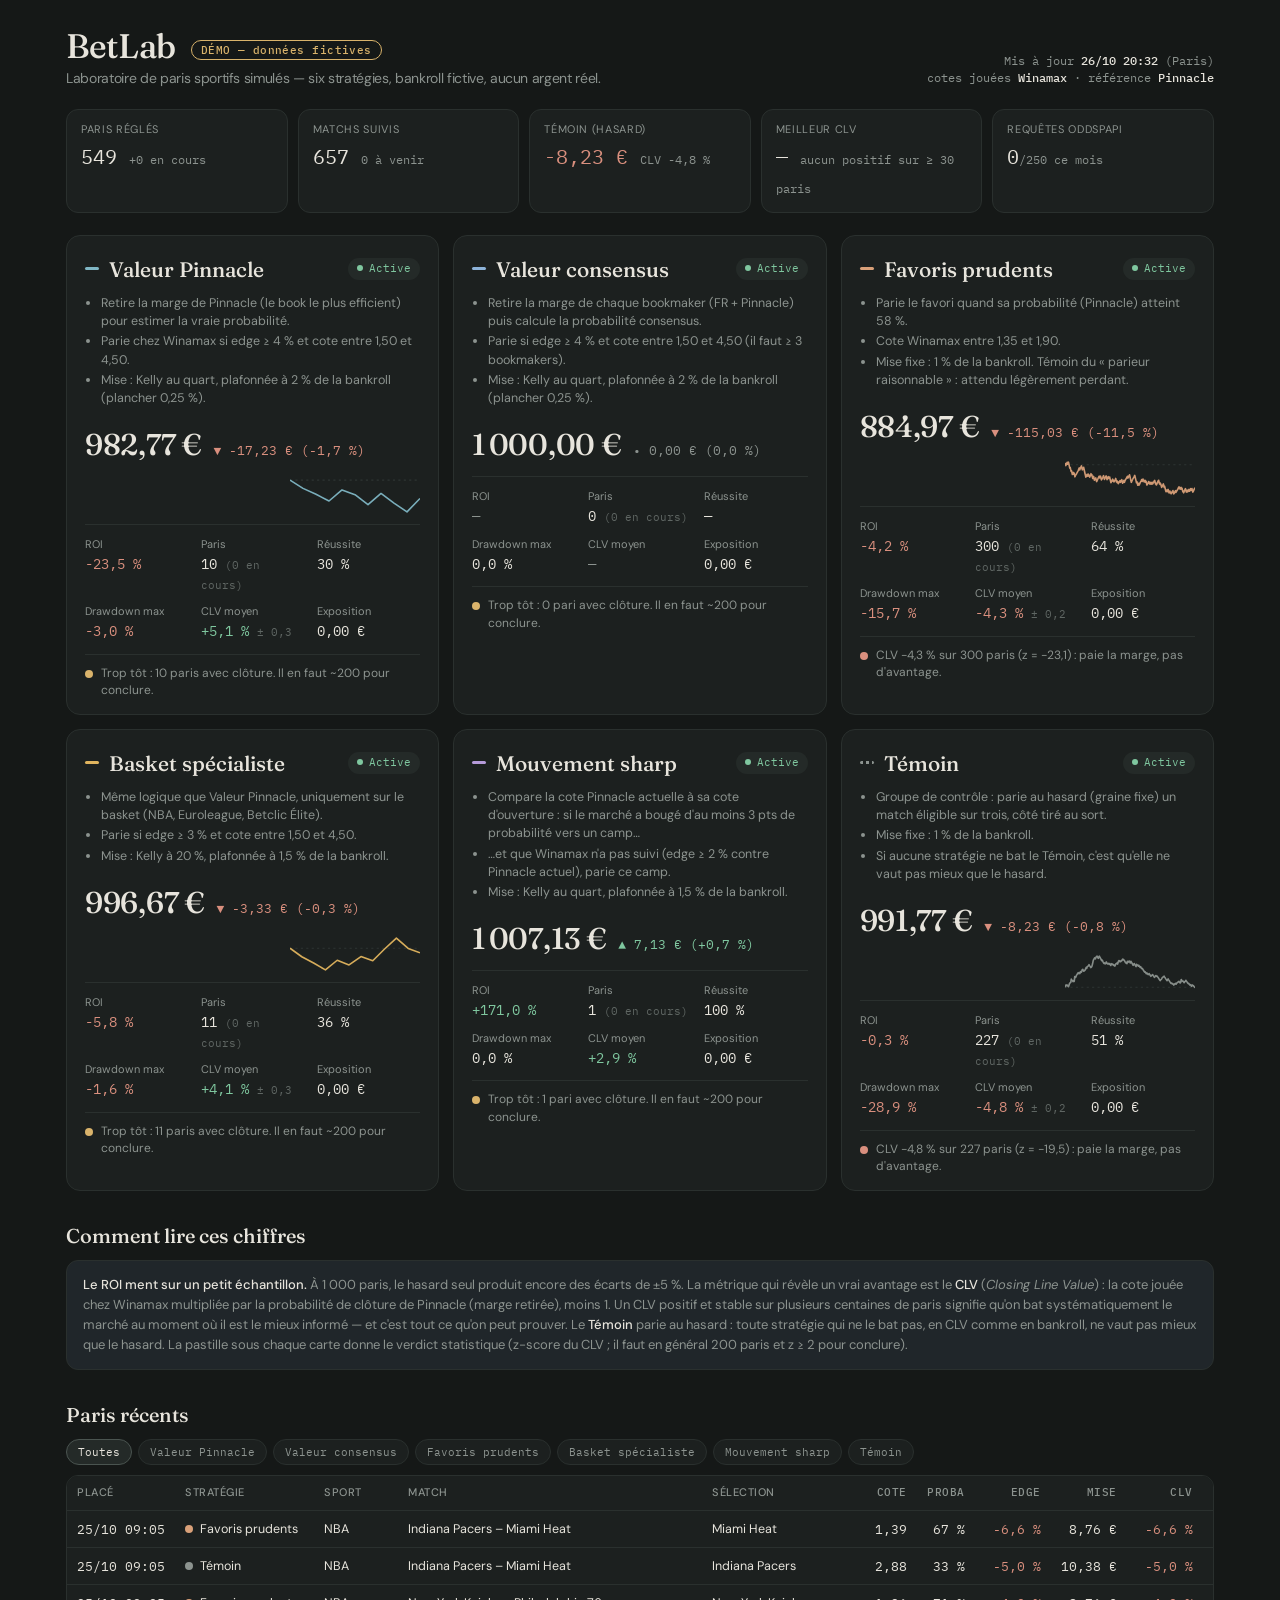
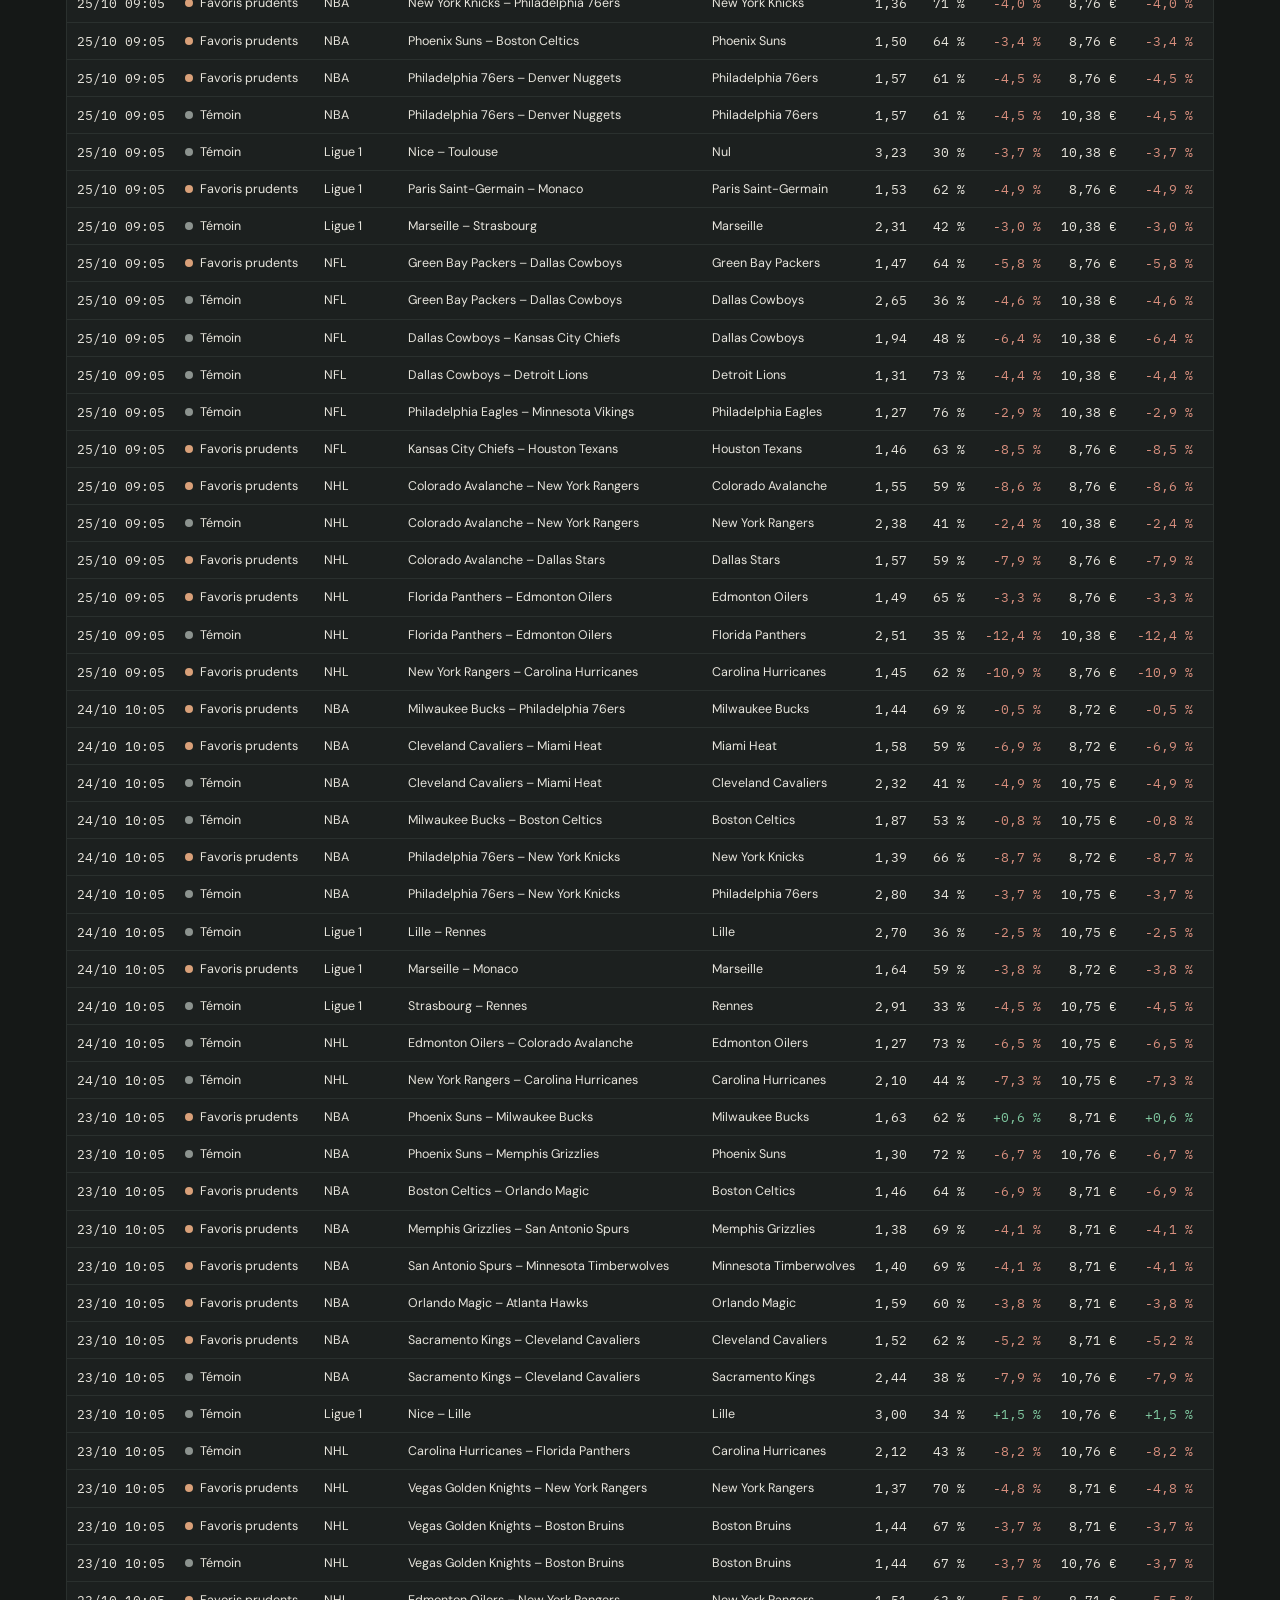
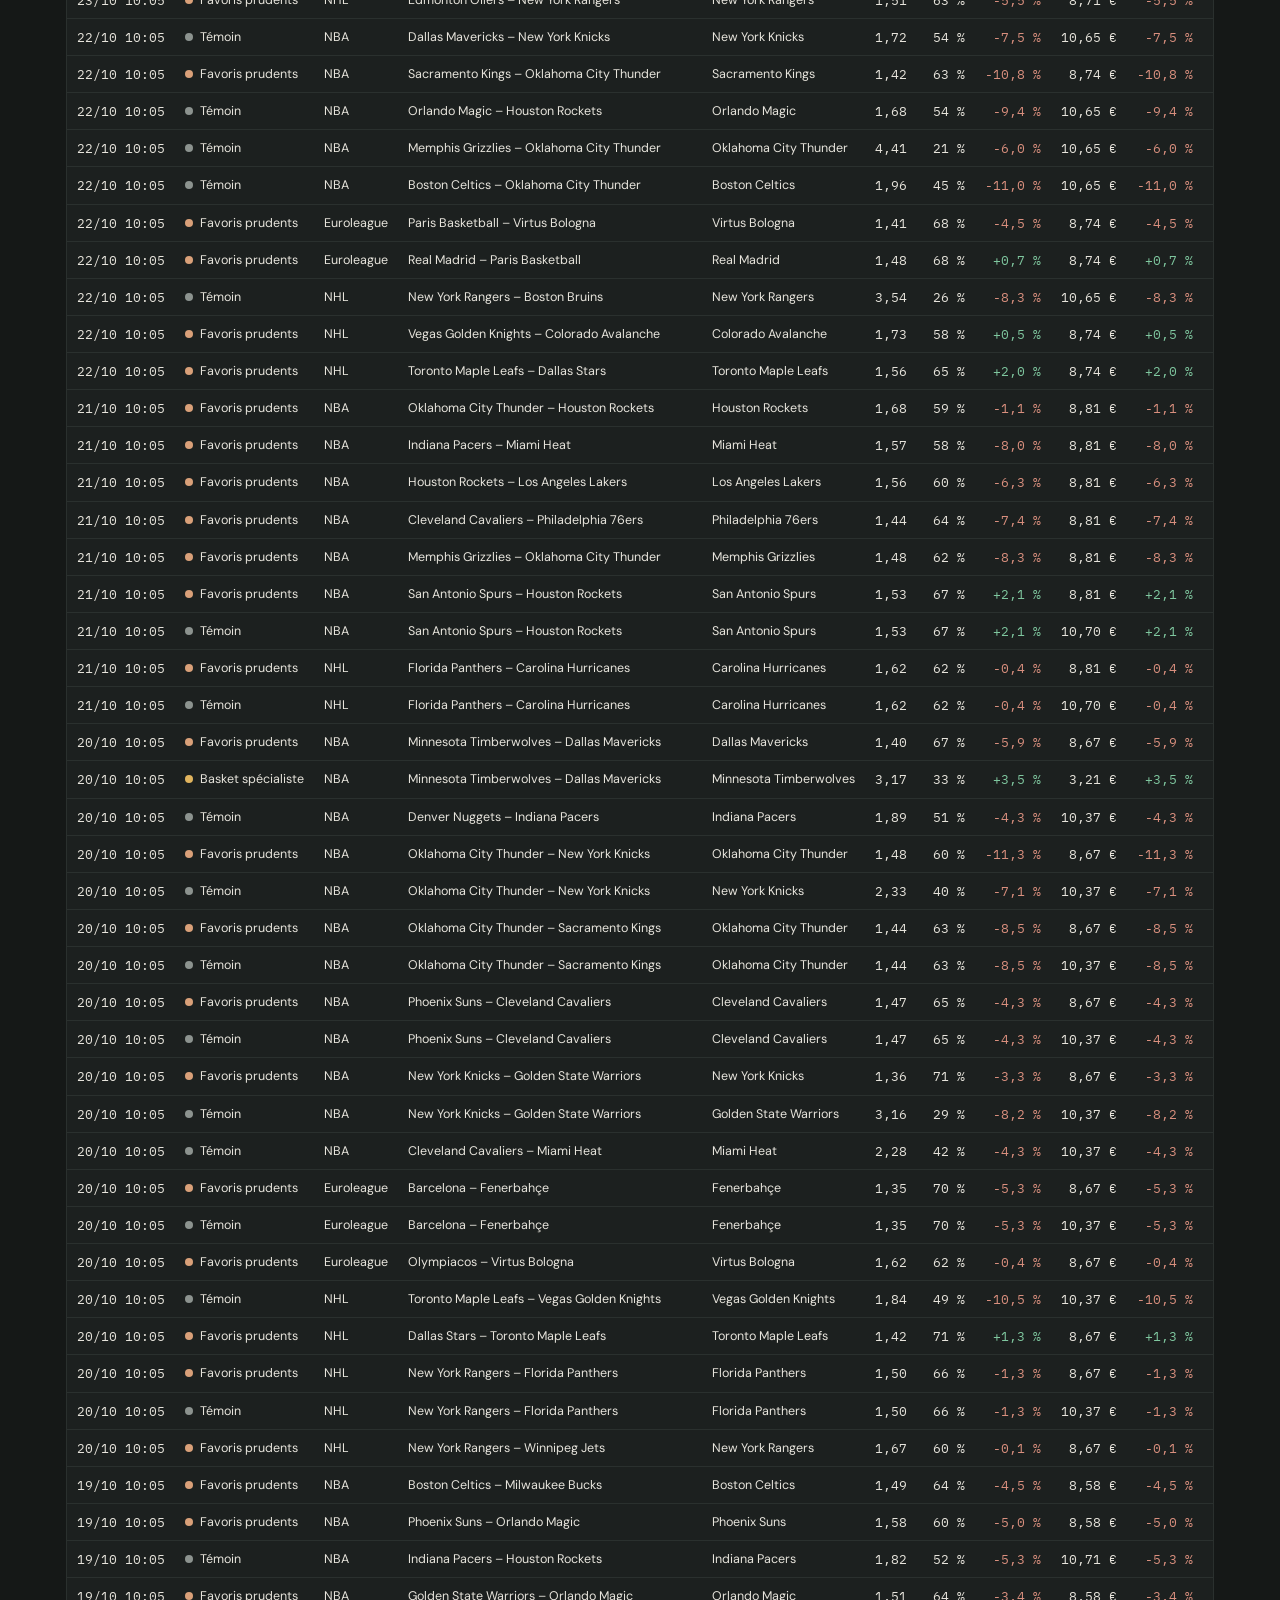
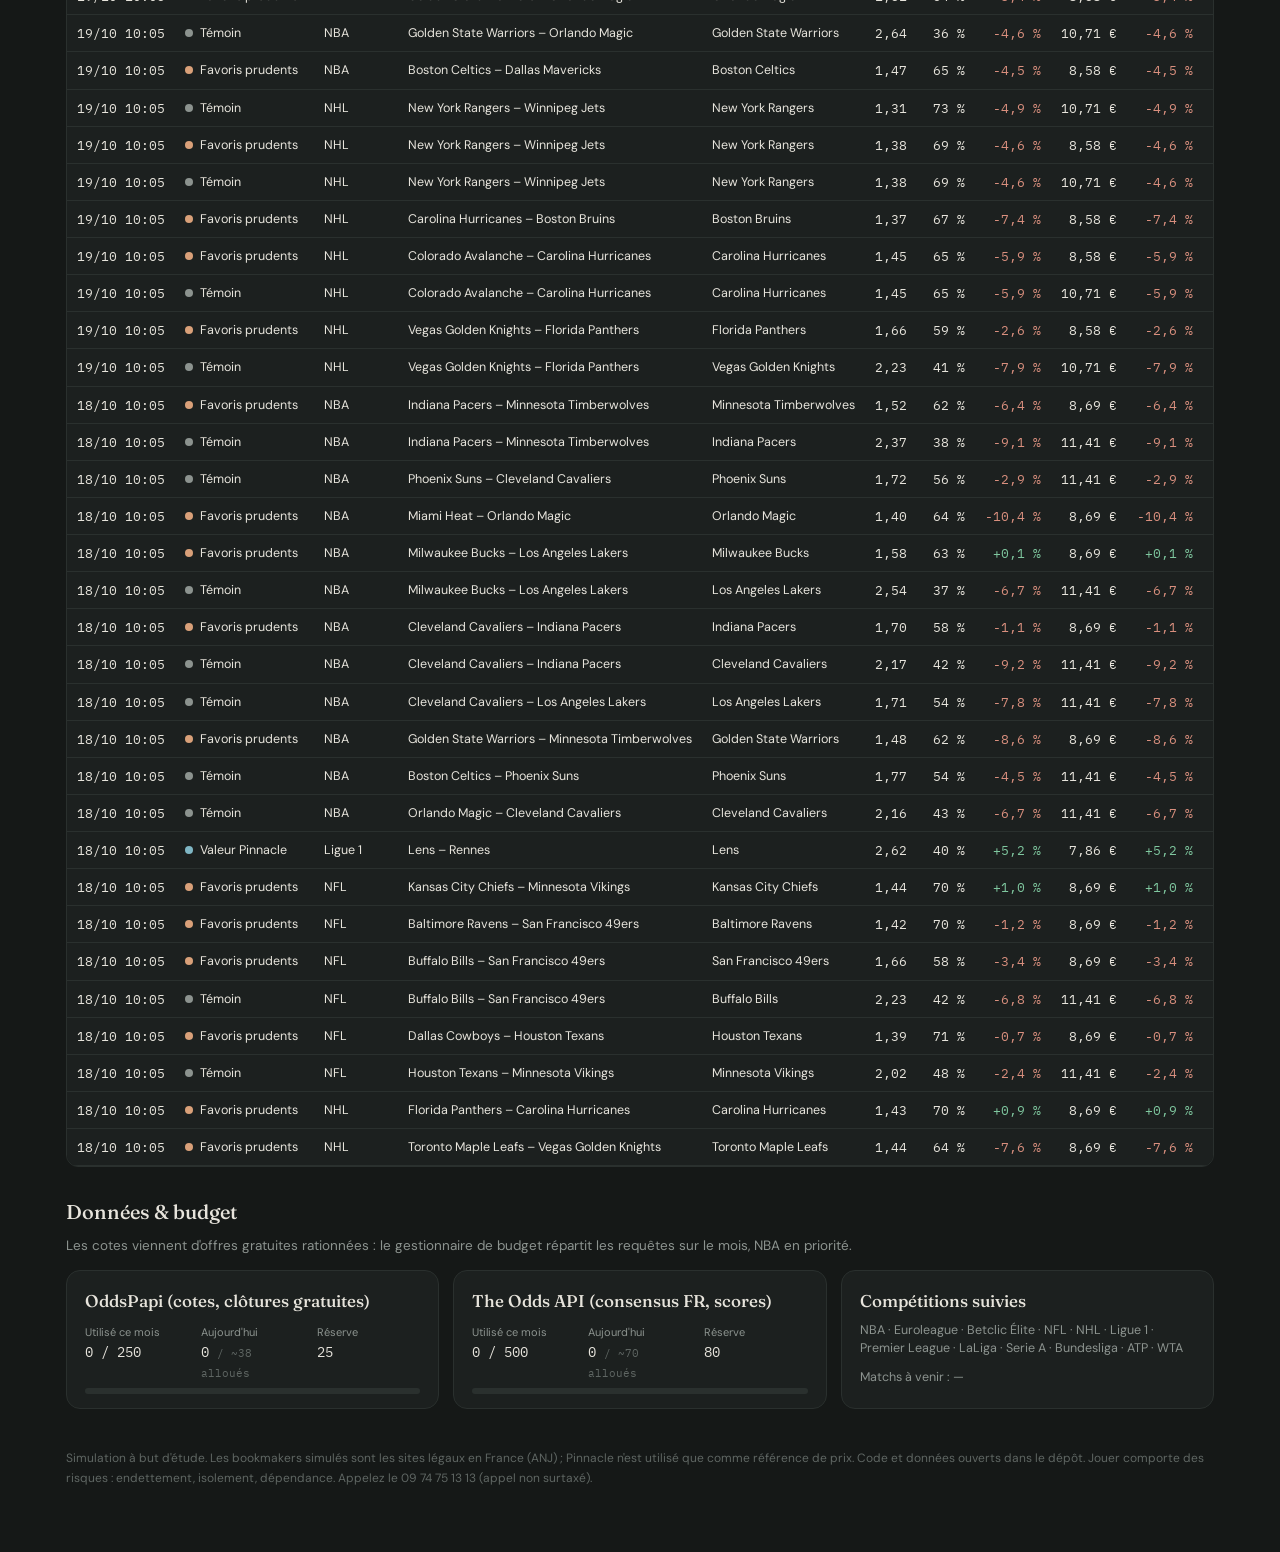
==== docs/index.html @ 7e021d6b "BetLab : agent de paris sportifs simulés Co-Authored-By: Claude Opus 5.5 <noreply@anthropic.com>" ====
<!doctype html>
<html lang="fr">
<head>
<meta charset="utf-8">
<meta name="viewport" content="width=device-width, initial-scale=1">
<title>BetLab — labo de paris simulés</title>
<meta name="description" content="Agent de paris sportifs simulés : six stratégies, bankroll fictive, CLV contre Pinnacle. Aucun argent réel.">
<link rel="preconnect" href="https://fonts.googleapis.com">
<link href="https://fonts.googleapis.com/css2?family=Fraunces:opsz,wght@9..144,400;9..144,500;9..144,600&family=IBM+Plex+Mono:wght@400;500&family=DM+Sans:wght@400;500&display=swap" rel="stylesheet">
<style>
  :root{
    --bg:#151817; --card:#1c201f; --card2:#20262a; --line:#2a302e; --text:#e7e4dc; --muted:#8c938f; --dim:#5f6663;
    --green:#7fc79f; --red:#d98f7e; --amber:#d9b36b; --blue:#8db3d9;
    --c-value_sharp:#7fb6c4; --c-value_consensus:#8db3d9; --c-favorites:#d9a079; --c-basket:#e0b45e; --c-steam:#b59ad9; --c-control:#8c938f;
    --mono:"IBM Plex Mono",ui-monospace,Menlo,monospace; --serif:"Fraunces",Georgia,serif; --sans:"DM Sans",system-ui,sans-serif;
  }
  *{box-sizing:border-box}
  html{background:var(--bg)}
  body{margin:0;font-family:var(--sans);color:var(--text);background:var(--bg);line-height:1.45;-webkit-font-smoothing:antialiased}
  a{color:inherit}
  .wrap{max-width:1180px;margin:0 auto;padding:28px 16px 64px}
  header{display:flex;flex-wrap:wrap;align-items:flex-end;justify-content:space-between;gap:12px 24px;margin-bottom:22px}
  h1{font-family:var(--serif);font-weight:500;font-size:34px;letter-spacing:-.01em;margin:0;line-height:1.1}
  h1 small{display:block;font-family:var(--sans);font-size:14px;color:var(--muted);font-weight:400;margin-top:6px}
  .meta{font-family:var(--mono);font-size:12px;color:var(--muted);text-align:right}
  .meta b{color:var(--text);font-weight:500}
  .badge{display:inline-block;padding:3px 9px;border-radius:999px;font-size:11px;font-family:var(--mono);letter-spacing:.04em;border:1px solid var(--line);color:var(--muted);margin-left:8px;vertical-align:middle}
  .badge.demo{border-color:var(--amber);color:var(--amber)}
  .badge.live{border-color:#3b4b43;color:var(--green)}
  .badge.live::before{content:"";display:inline-block;width:6px;height:6px;border-radius:50%;background:var(--green);margin-right:6px;vertical-align:1px}
  @media (max-width:640px){.meta{text-align:left}}
  .kpis{display:grid;grid-template-columns:repeat(auto-fit,minmax(150px,1fr));gap:10px;margin:0 0 22px}
  .kpi{background:var(--card);border:1px solid var(--line);border-radius:12px;padding:12px 14px}
  .kpi .l{font-size:11px;color:var(--muted);text-transform:uppercase;letter-spacing:.06em}
  .kpi .v{font-family:var(--mono);font-size:20px;margin-top:4px}
  .kpi .v small{font-size:12px;color:var(--muted)}
  .grid{display:grid;grid-template-columns:repeat(auto-fit,minmax(340px,1fr));gap:14px}
  @media (max-width:420px){.grid{grid-template-columns:1fr}}
  .card{background:var(--card);border:1px solid var(--line);border-radius:14px;padding:18px 18px 14px;position:relative;overflow:hidden}
  .card .head{display:flex;justify-content:space-between;align-items:center;gap:10px}
  .card h2{font-family:var(--serif);font-weight:500;font-size:21px;margin:0;display:flex;align-items:center;gap:10px}
  .card h2 .dash{width:14px;height:3px;border-radius:2px;background:var(--c);display:inline-block}
  .card h2 .dash.dotted{background:repeating-linear-gradient(90deg,var(--c) 0 3px,transparent 3px 6px)}
  .pill{font-family:var(--mono);font-size:11px;padding:3px 9px;border-radius:999px;background:#242a28;color:var(--green);white-space:nowrap}
  .pill::before{content:"";display:inline-block;width:6px;height:6px;border-radius:50%;background:var(--green);margin-right:6px;vertical-align:1px}
  .rules{margin:10px 0 0;padding-left:16px;color:var(--muted);font-size:12.5px}
  .rules li{margin:2px 0}
  .bank{display:flex;align-items:baseline;gap:12px;margin:16px 0 10px;flex-wrap:wrap}
  .bank .amt{font-family:var(--serif);font-size:30px;font-weight:500;letter-spacing:-.01em}
  .bank .delta{font-family:var(--mono);font-size:13px}
  .up{color:var(--green)} .down{color:var(--red)} .flat{color:var(--muted)}
  .stats{display:grid;grid-template-columns:repeat(3,1fr);gap:10px 12px;border-top:1px solid var(--line);padding-top:12px}
  .stat .l{font-size:11px;color:var(--muted)}
  .stat .v{font-family:var(--mono);font-size:13.5px;margin-top:2px}
  .stat .v small{color:var(--dim);font-size:11px}
  .spark{width:130px;height:36px;opacity:.95;margin-left:auto;flex:none}
  .sig{margin-top:12px;font-size:12px;color:var(--muted);border-top:1px solid var(--line);padding-top:10px;display:flex;gap:8px;align-items:flex-start}
  .sig .dot{width:8px;height:8px;border-radius:50%;flex:none;margin-top:5px;background:var(--dim)}
  .sig .dot.good{background:var(--green)} .sig .dot.bad{background:var(--red)} .sig .dot.wait{background:var(--amber)}
  section{margin-top:30px}
  section>h3{font-family:var(--serif);font-weight:500;font-size:20px;margin:0 0 10px}
  section>p.lead{color:var(--muted);font-size:13.5px;margin:0 0 14px;max-width:820px}
  .note{background:var(--card2);border:1px solid var(--line);border-radius:12px;padding:14px 16px;font-size:13px;color:var(--muted);line-height:1.55}
  .note b{color:var(--text);font-weight:500}
  .filters{display:flex;flex-wrap:wrap;gap:6px;margin-bottom:10px}
  .filters button{background:var(--card);border:1px solid var(--line);color:var(--muted);border-radius:999px;padding:5px 11px;font-family:var(--mono);font-size:11px;cursor:pointer}
  .filters button.on{color:var(--text);border-color:#4a5450;background:#242a28}
  .tbl{overflow:auto;border:1px solid var(--line);border-radius:12px;background:var(--card)}
  table{border-collapse:collapse;width:100%;font-size:12.5px;min-width:760px}
  th,td{padding:9px 10px;text-align:left;border-bottom:1px solid var(--line);white-space:nowrap}
  th{color:var(--muted);font-weight:500;font-size:11px;text-transform:uppercase;letter-spacing:.05em;position:sticky;top:0;background:var(--card)}
  td.num,th.num{text-align:right;font-family:var(--mono)}
  td .tag{display:inline-block;width:8px;height:8px;border-radius:50%;margin-right:7px;vertical-align:0}
  tr.open td{color:var(--muted)}
  .two{display:grid;grid-template-columns:repeat(auto-fit,minmax(300px,1fr));gap:14px}
  .bar{height:6px;border-radius:3px;background:#2a302e;overflow:hidden;margin-top:6px}
  .bar i{display:block;height:100%;background:var(--blue)}
  .mono{font-family:var(--mono)}
  footer{margin-top:40px;color:var(--dim);font-size:12px;line-height:1.6}
  .empty{padding:40px;text-align:center;color:var(--muted)}
</style>
</head>
<body>
<div class="wrap">
  <header>
    <h1>BetLab <span id="badge" class="badge">chargement…</span>
      <small>Laboratoire de paris sportifs simulés — six stratégies, bankroll fictive, aucun argent réel.</small>
    </h1>
    <div class="meta" id="meta"></div>
  </header>

  <div class="kpis" id="kpis"></div>
  <div class="grid" id="cards"></div>

  <section>
    <h3>Comment lire ces chiffres</h3>
    <div class="note" id="howto">
      <b>Le ROI ment sur un petit échantillon.</b> À 1 000 paris, le hasard seul produit encore des écarts de ±5 %. La métrique qui
      révèle un vrai avantage est le <b>CLV</b> (<i>Closing Line Value</i>) : la cote jouée chez <span id="bk1"></span> multipliée par la
      probabilité de clôture de <span id="bk2"></span> (marge retirée), moins 1. Un CLV positif et stable sur plusieurs centaines de paris
      signifie qu'on bat systématiquement le marché au moment où il est le mieux informé — et c'est tout ce qu'on peut prouver.
      Le <b>Témoin</b> parie au hasard : toute stratégie qui ne le bat pas, en CLV comme en bankroll, ne vaut pas mieux que le hasard.
      La pastille sous chaque carte donne le verdict statistique (z-score du CLV ; il faut en général 200 paris et z ≥ 2 pour conclure).
    </div>
  </section>

  <section>
    <h3>Paris récents</h3>
    <div class="filters" id="filters"></div>
    <div class="tbl"><table id="bets"><thead><tr>
      <th>Placé</th><th>Stratégie</th><th>Sport</th><th>Match</th><th>Sélection</th>
      <th class="num">Cote</th><th class="num">Proba</th><th class="num">Edge</th><th class="num">Mise</th><th class="num">CLV</th><th>Résultat</th><th class="num">P&amp;L</th>
    </tr></thead><tbody></tbody></table></div>
  </section>

  <section>
    <h3>Données &amp; budget</h3>
    <p class="lead">Les cotes viennent d'offres gratuites rationnées : le gestionnaire de budget répartit les requêtes sur le mois, NBA en priorité.</p>
    <div class="two" id="budget"></div>
  </section>

  <footer>
    Simulation à but d'étude. Les bookmakers simulés sont les sites légaux en France (ANJ) ; Pinnacle n'est utilisé que comme référence de prix.
    Code et données ouverts dans le dépôt. Jouer comporte des risques : endettement, isolement, dépendance. Appelez le 09 74 75 13 13 (appel non surtaxé).
  </footer>
</div>

<script>
const COLORS = {value_sharp:'#7fb6c4',value_consensus:'#8db3d9',favorites:'#d9a079',basket:'#e0b45e',steam:'#b59ad9',control:'#8c938f'};
const eur = n => (n==null?'—':new Intl.NumberFormat('fr-FR',{style:'currency',currency:'EUR'}).format(n));
const pct = (x,d=1) => x==null?'—':((x>0?'+':'')+(x*100).toFixed(d).replace('.',',')+' %');
const num = (x,d=1) => x==null?'—':x.toFixed(d).replace('.',',');
const cls = x => x==null||Math.abs(x)<1e-9?'flat':(x>0?'up':'down');
const fmtDate = s => { if(!s) return '—'; const d=new Date(s); return d.toLocaleString('fr-FR',{day:'2-digit',month:'2-digit',hour:'2-digit',minute:'2-digit',timeZone:'Europe/Paris'}); };
const esc = s => String(s==null?'':s).replace(/[&<>"]/g,c=>({'&':'&amp;','<':'&lt;','>':'&gt;','"':'&quot;'}[c]));

function spark(points, color, start){
  if(!points||points.length<2) return '';
  const vals=[start,...points.map(p=>p[1])];
  const min=Math.min(...vals), max=Math.max(...vals), span=(max-min)||1;
  const W=120,H=34;
  const d=vals.map((v,i)=>`${(i/(vals.length-1)*W).toFixed(1)},${(H-2-(v-min)/span*(H-4)).toFixed(1)}`).join(' L');
  const base=(H-2-(start-min)/span*(H-4)).toFixed(1);
  return `<svg class="spark" viewBox="0 0 ${W} ${H}" preserveAspectRatio="none"><line x1="0" x2="${W}" y1="${base}" y2="${base}" stroke="#2f3634" stroke-dasharray="2 3"/><path d="M${d}" fill="none" stroke="${color}" stroke-width="1.5" stroke-linejoin="round"/></svg>`;
}

function verdict(s){
  const n=s.clv_n||0, z=s.clv_z;
  if(n<30) return ['wait',`Trop tôt : ${n} pari${n>1?'s':''} avec clôture. Il en faut ~200 pour conclure.`];
  if(s.clv==null) return ['wait','Pas encore de clôture mesurée.'];
  if(z!=null && z>=2 && s.clv>0) return ['good',`CLV ${pct(s.clv)} sur ${n} paris (z = ${num(z,1)}) : bat le marché de clôture de façon significative.`];
  if(z!=null && z<=-2) return ['bad',`CLV ${pct(s.clv)} sur ${n} paris (z = ${num(z,1)}) : paie la marge, pas d'avantage.`];
  return ['wait',`CLV ${pct(s.clv)} sur ${n} paris (z = ${num(z,1)}) : pas encore concluant.`];
}

function card(s, start){
  const color=COLORS[s.key]||'#aaa';
  const dotted=s.key==='control'?' dotted':'';
  const [vcls,vtxt]=verdict(s);
  return `<div class="card" style="--c:${color}">
    <div class="head"><h2><span class="dash${dotted}"></span>${esc(s.label)}</h2><span class="pill">Active</span></div>
    <ul class="rules">${(s.description||[]).map(r=>`<li>${esc(r)}</li>`).join('')}</ul>
    <div class="bank"><span class="amt">${eur(s.bankroll)}</span><span class="delta ${cls(s.pnl)}">${s.pnl>0?'▲':s.pnl<0?'▼':'•'} ${eur(s.pnl)} (${pct(s.pnl_pct)})</span>${spark(s.equity,color,start)}</div>
    <div class="stats">
      <div class="stat"><div class="l">ROI</div><div class="v ${cls(s.roi)}">${pct(s.roi)}</div></div>
      <div class="stat"><div class="l">Paris</div><div class="v">${s.bets} <small>(${s.open} en cours)</small></div></div>
      <div class="stat"><div class="l">Réussite</div><div class="v">${s.win_rate==null?'—':Math.round(s.win_rate*100)+' %'}</div></div>
      <div class="stat"><div class="l">Drawdown max</div><div class="v ${s.max_drawdown<0?'down':''}">${pct(s.max_drawdown)}</div></div>
      <div class="stat"><div class="l">CLV moyen</div><div class="v ${cls(s.clv)}">${pct(s.clv)} <small>${s.clv_se!=null?'± '+(s.clv_se*100).toFixed(1).replace('.',','):''}</small></div></div>
      <div class="stat"><div class="l">Exposition</div><div class="v">${eur(s.exposure)}</div></div>
    </div>
    <div class="sig"><span class="dot ${vcls}"></span><span>${vtxt}</span></div>
  </div>`;
}

function render(d){
  const demo=!!d.demo;
  document.getElementById('badge').className='badge '+(demo?'demo':'live');
  document.getElementById('badge').textContent=demo?'DÉMO — données fictives':'en service';
  document.getElementById('bk1').textContent=d.bet_bookmaker; document.getElementById('bk2').textContent=d.reference_bookmaker;
  document.getElementById('meta').innerHTML=`Mis à jour <b>${fmtDate(d.generated_at)}</b> (Paris)<br>cotes jouées <b>${esc(d.bet_bookmaker)}</b> · référence <b>${esc(d.reference_bookmaker)}</b>`;

  const S=d.strategies, ctrl=S.find(s=>s.key==='control');
  const best=[...S].filter(s=>s.key!=='control'&&s.clv!=null&&s.clv_n>=30&&s.clv>0).sort((a,b)=>b.clv-a.clv)[0];
  const settled=S.reduce((a,s)=>a+s.settled,0), open=S.reduce((a,s)=>a+s.open,0);
  const up=Object.values(d.upcoming_events||{}).reduce((a,b)=>a+b,0);
  document.getElementById('kpis').innerHTML=[
    ['Paris réglés',`${settled} <small>+${open} en cours</small>`],
    ['Matchs suivis',`${d.events_tracked} <small>${up} à venir</small>`],
    ['Témoin (hasard)',ctrl?`<span class="${cls(ctrl.pnl)}">${eur(ctrl.pnl)}</span> <small>CLV ${pct(ctrl.clv)}</small>`:'—'],
    ['Meilleur CLV',best?`<span class="${cls(best.clv)}">${pct(best.clv)}</span> <small>${esc(best.label)}</small>`:'— <small>aucun positif sur ≥ 30 paris</small>'],
    ['Requêtes OddsPapi',d.budget&&d.budget.oddspapi?`${d.budget.oddspapi.used}<small>/${d.budget.oddspapi.quota} ce mois</small>`:'—'],
  ].map(([l,v])=>`<div class="kpi"><div class="l">${l}</div><div class="v">${v}</div></div>`).join('');

  document.getElementById('cards').innerHTML=S.map(s=>card(s,d.bankroll_start)).join('');

  // paris
  const labels=Object.fromEntries(S.map(s=>[s.key,s.label]));
  const bets=d.recent_bets||[];
  let filter='all';
  const fl=document.getElementById('filters');
  fl.innerHTML=[['all','Toutes'],...S.map(s=>[s.key,s.label])].map(([k,l])=>`<button data-k="${k}" class="${k==='all'?'on':''}">${esc(l)}</button>`).join('');
  fl.addEventListener('click',e=>{const b=e.target.closest('button'); if(!b) return; filter=b.dataset.k; [...fl.children].forEach(x=>x.classList.toggle('on',x===b)); drawBets();});
  function drawBets(){
    const rows=bets.filter(b=>filter==='all'||b.strategy===filter).slice(0,120);
    const tb=document.querySelector('#bets tbody');
    if(!rows.length){tb.innerHTML=`<tr><td colspan="12" class="empty">Aucun pari pour l'instant — l'agent attend des cotes avec de la valeur.</td></tr>`;return;}
    tb.innerHTML=rows.map(b=>`<tr class="${b.status}">
      <td class="mono">${fmtDate(b.placed_at)}</td><td><span class="tag" style="background:${COLORS[b.strategy]||'#888'}"></span>${esc(labels[b.strategy]||b.strategy)}</td>
      <td>${esc(b.sport_label)}</td><td>${esc(b.match)}</td><td>${esc(b.selection_name)}</td>
      <td class="num">${num(b.odds,2)}</td><td class="num">${b.fair_prob==null?'—':Math.round(b.fair_prob*100)+' %'}</td>
      <td class="num ${cls(b.edge)}">${pct(b.edge)}</td><td class="num">${eur(b.stake)}</td>
      <td class="num ${cls(b.clv)}">${pct(b.clv)}</td>
      <td>${b.status==='open'?'<span class="flat">en cours</span>':esc(b.result)}</td>
      <td class="num ${cls(b.pnl)}">${b.pnl==null?'—':eur(b.pnl)}</td></tr>`).join('');
  }
  drawBets();

  // budget
  const B=d.budget||{}; const names={oddspapi:'OddsPapi (cotes, clôtures gratuites)',theoddsapi:'The Odds API (consensus FR, scores)'};
  const tours=d.tournaments||{}; const sports=d.sports||{};
  document.getElementById('budget').innerHTML=Object.entries(B).map(([k,v])=>`<div class="card"><div class="head"><h2 style="font-size:17px">${esc(names[k]||k)}</h2></div>
      <div class="stats" style="border:0;padding-top:12px">
        <div class="stat"><div class="l">Utilisé ce mois</div><div class="v">${v.used} / ${v.quota}</div></div>
        <div class="stat"><div class="l">Aujourd'hui</div><div class="v">${v.used_today} <small>/ ~${num(v.daily_allowance,0)} alloués</small></div></div>
        <div class="stat"><div class="l">Réserve</div><div class="v">${v.reserve}</div></div></div>
      <div class="bar"><i style="width:${Math.min(100,100*v.used/Math.max(1,v.quota))}%"></i></div></div>`).join('')
    + `<div class="card"><div class="head"><h2 style="font-size:17px">Compétitions suivies</h2></div>
       <div class="rules" style="list-style:none;padding:0;margin-top:8px">${Object.entries(tours).length?Object.entries(tours).map(([k,ts])=>`<div><b style="color:var(--text);font-weight:500">${esc(sports[k]||k)}</b> · ${ts.map(t=>esc(t.name)+' <span class="mono">('+t.future+' à venir)</span>').join(', ')}</div>`).join(''):`<div>${Object.entries(sports).map(([k,l])=>esc(l)).join(' · ')}</div>`}
       <div style="margin-top:10px">Matchs à venir : ${Object.entries(d.upcoming_events||{}).map(([k,n])=>`${esc(sports[k]||k)} <span class="mono">${n}</span>`).join(' · ')||'—'}</div></div></div>`;
}

fetch('data/dashboard.json?'+Date.now()).then(r=>r.json()).then(render).catch(e=>{
  document.getElementById('badge').textContent='données indisponibles';
  document.getElementById('cards').innerHTML=`<div class="empty">Pas encore de données : le premier passage de l'agent les créera (${esc(e.message)}).</div>`;
});
</script>
</body>
</html>
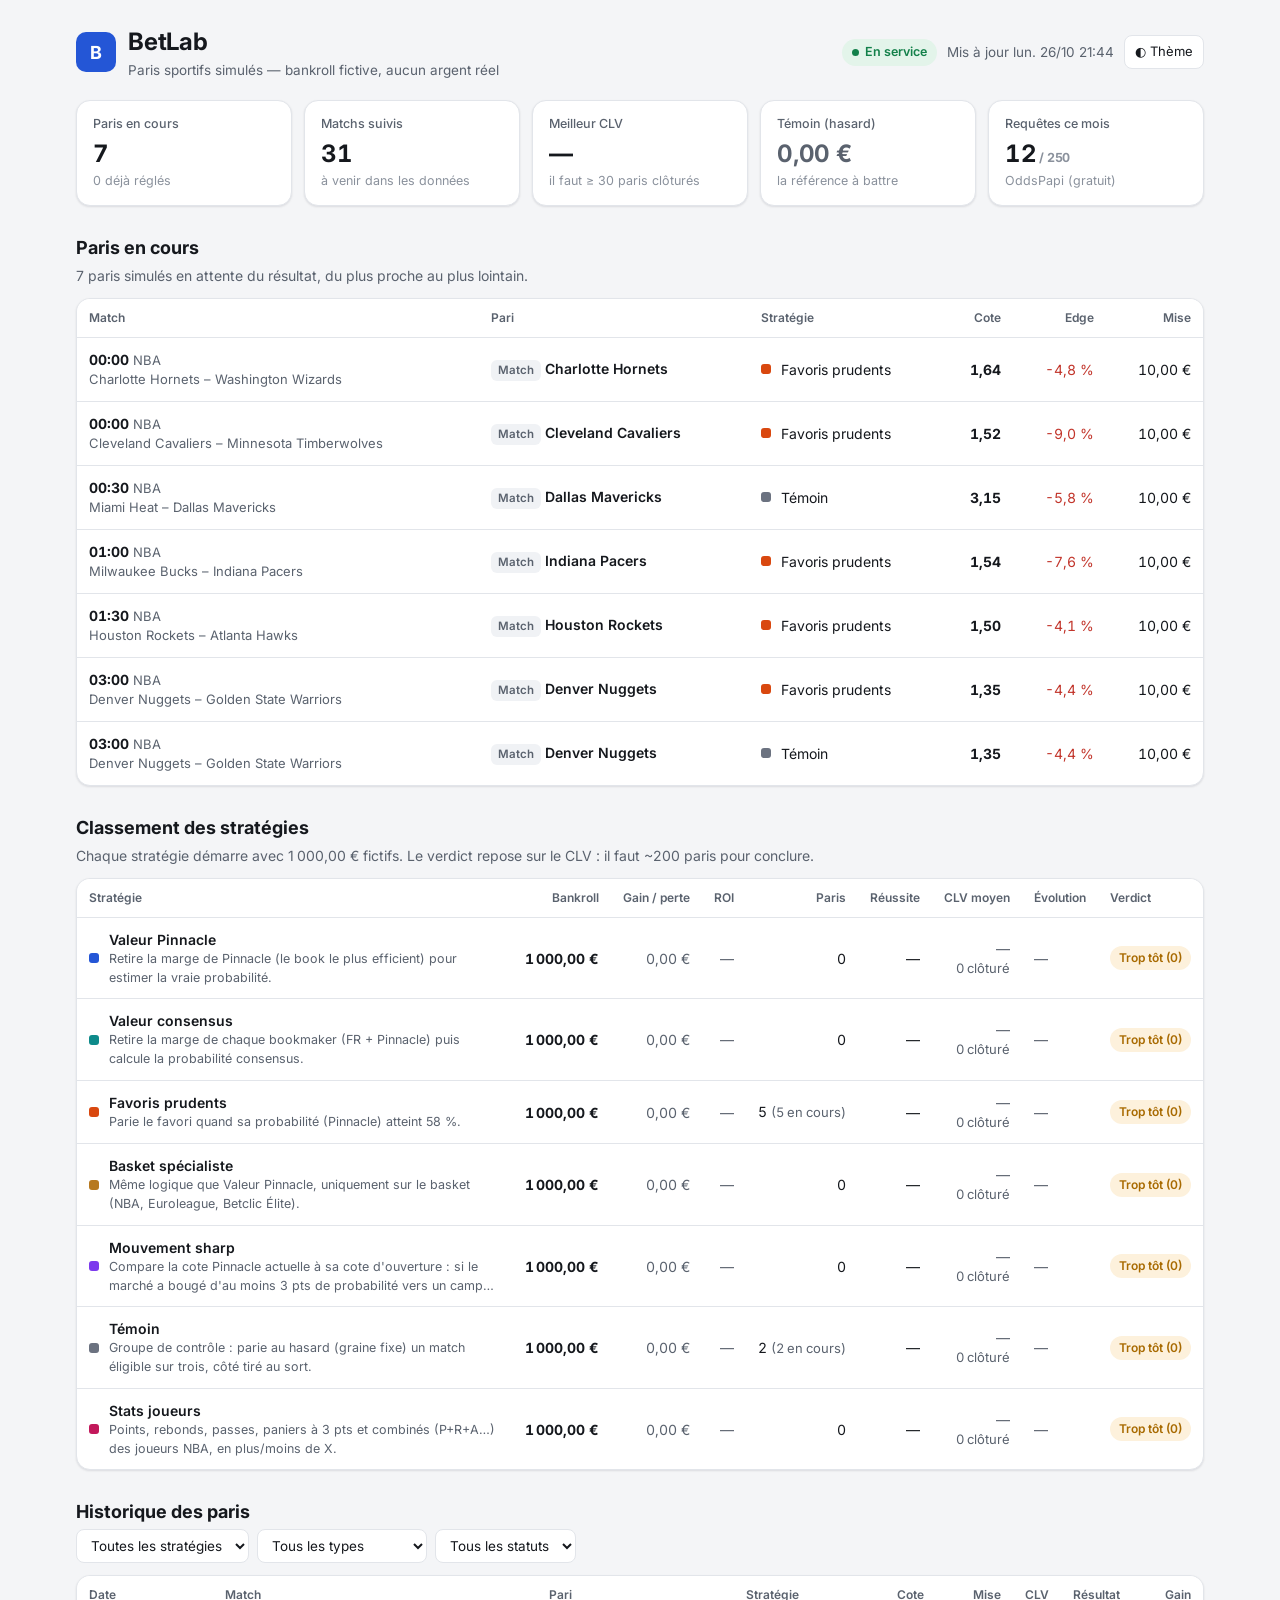
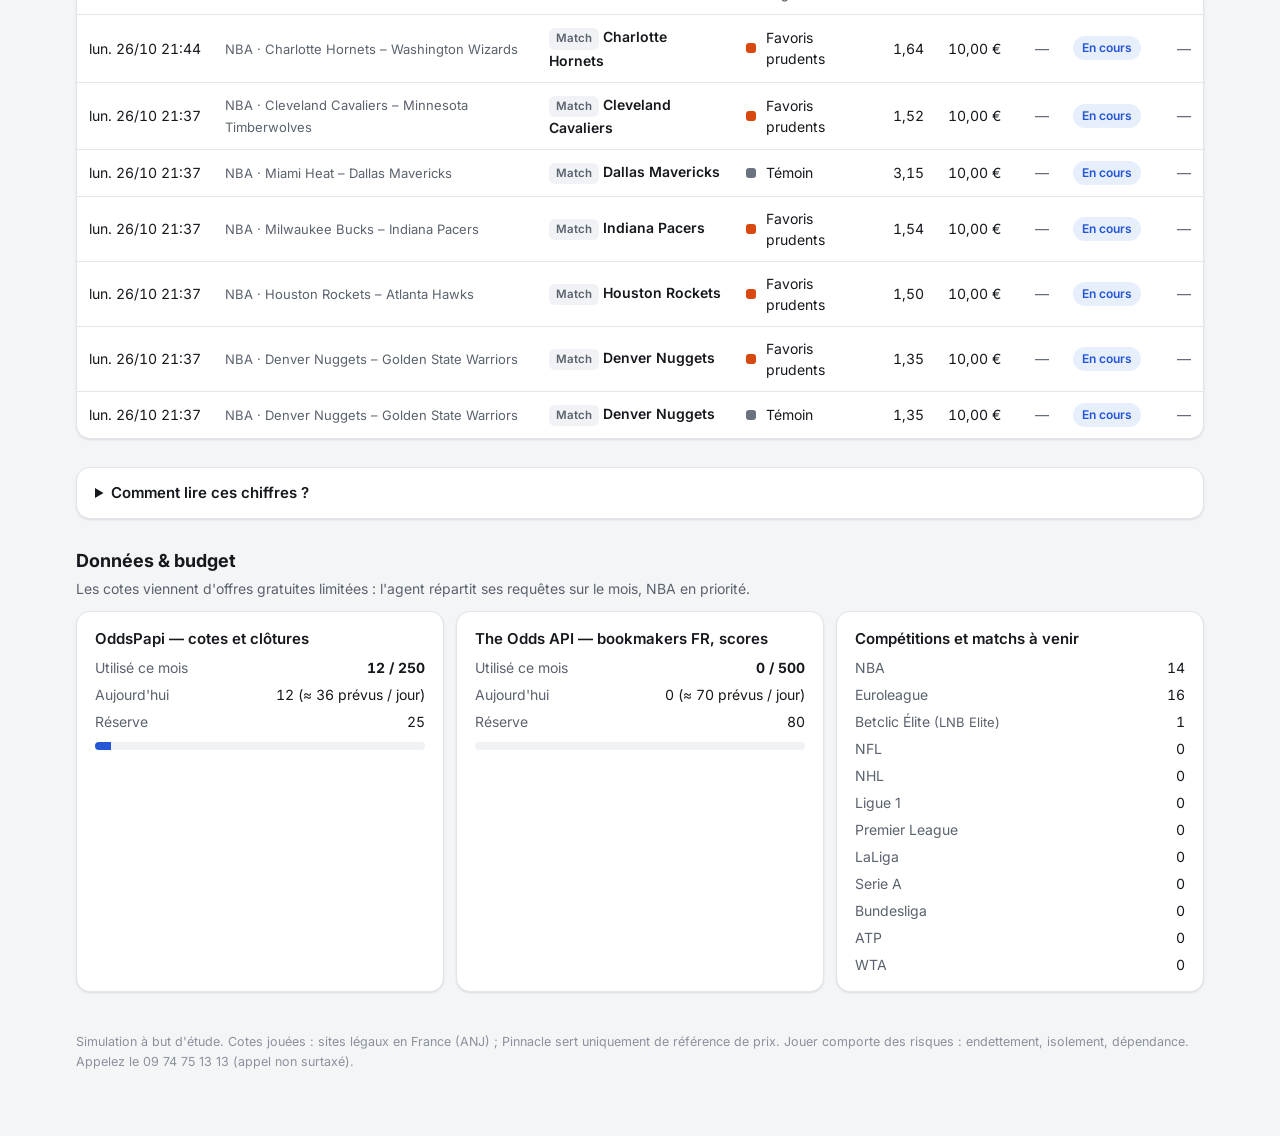
==== commit 71cb82af: "dashboard plus lisible (thème clair/sombre, paris en cours, classement) ; noms de joueurs Prénom Nom" ====
--- a/docs/index.html
+++ b/docs/index.html
@@ -3,236 +3,316 @@
 <head>
 <meta charset="utf-8">
 <meta name="viewport" content="width=device-width, initial-scale=1">
-<title>BetLab — labo de paris simulés</title>
-<meta name="description" content="Agent de paris sportifs simulés : six stratégies, bankroll fictive, CLV contre Pinnacle. Aucun argent réel.">
+<title>BetLab — tableau de bord</title>
+<meta name="description" content="Agent de paris sportifs simulés : stratégies sur bankroll fictive, CLV contre Pinnacle. Aucun argent réel.">
 <link rel="preconnect" href="https://fonts.googleapis.com">
-<link href="https://fonts.googleapis.com/css2?family=Fraunces:opsz,wght@9..144,400;9..144,500;9..144,600&family=IBM+Plex+Mono:wght@400;500&family=DM+Sans:wght@400;500&display=swap" rel="stylesheet">
+<link href="https://fonts.googleapis.com/css2?family=Inter:wght@400;500;600;700&display=swap" rel="stylesheet">
 <style>
   :root{
-    --bg:#151817; --card:#1c201f; --card2:#20262a; --line:#2a302e; --text:#e7e4dc; --muted:#8c938f; --dim:#5f6663;
-    --green:#7fc79f; --red:#d98f7e; --amber:#d9b36b; --blue:#8db3d9;
-    --c-value_sharp:#7fb6c4; --c-value_consensus:#8db3d9; --c-favorites:#d9a079; --c-basket:#e0b45e; --c-steam:#b59ad9; --c-control:#8c938f;
-    --mono:"IBM Plex Mono",ui-monospace,Menlo,monospace; --serif:"Fraunces",Georgia,serif; --sans:"DM Sans",system-ui,sans-serif;
+    --bg:#f4f5f7; --card:#ffffff; --soft:#f0f2f5; --line:#e2e5ea; --text:#15181d; --muted:#5a626e; --dim:#8a919c;
+    --accent:#2456d6; --accent-soft:#e7eefc;
+    --good:#13804a; --good-soft:#e3f4ea; --bad:#c2352b; --bad-soft:#fbe8e6; --warn:#a86a00; --warn-soft:#fdf1dc;
+    --s1:#2456d6; --s2:#0e8a8a; --s3:#d9480f; --s4:#b7791f; --s5:#7c3aed; --s6:#6b7280; --s7:#c2185b;
+    --shadow:0 1px 2px rgba(16,24,40,.06),0 1px 3px rgba(16,24,40,.05);
+  }
+  @media (prefers-color-scheme:dark){:root:not([data-theme="light"]){
+    --bg:#0e1116; --card:#161a21; --soft:#1c212a; --line:#2a303b; --text:#eef1f5; --muted:#a6aebb; --dim:#7a8291;
+    --accent:#7aa7ff; --accent-soft:#1c2a47;
+    --good:#4cc38a; --good-soft:#14301f; --bad:#ff8277; --bad-soft:#3a1b19; --warn:#f0b849; --warn-soft:#3a2c10;
+    --s1:#7aa7ff; --s2:#3cc6c6; --s3:#ff8a50; --s4:#f0b849; --s5:#b393ff; --s6:#9aa3b0; --s7:#f06ba8;
+    --shadow:none;
+  }}
+  :root[data-theme="dark"]{
+    --bg:#0e1116; --card:#161a21; --soft:#1c212a; --line:#2a303b; --text:#eef1f5; --muted:#a6aebb; --dim:#7a8291;
+    --accent:#7aa7ff; --accent-soft:#1c2a47;
+    --good:#4cc38a; --good-soft:#14301f; --bad:#ff8277; --bad-soft:#3a1b19; --warn:#f0b849; --warn-soft:#3a2c10;
+    --s1:#7aa7ff; --s2:#3cc6c6; --s3:#ff8a50; --s4:#f0b849; --s5:#b393ff; --s6:#9aa3b0; --s7:#f06ba8;
+    --shadow:none;
   }
   *{box-sizing:border-box}
   html{background:var(--bg)}
-  body{margin:0;font-family:var(--sans);color:var(--text);background:var(--bg);line-height:1.45;-webkit-font-smoothing:antialiased}
-  a{color:inherit}
-  .wrap{max-width:1180px;margin:0 auto;padding:28px 16px 64px}
-  header{display:flex;flex-wrap:wrap;align-items:flex-end;justify-content:space-between;gap:12px 24px;margin-bottom:22px}
-  h1{font-family:var(--serif);font-weight:500;font-size:34px;letter-spacing:-.01em;margin:0;line-height:1.1}
-  h1 small{display:block;font-family:var(--sans);font-size:14px;color:var(--muted);font-weight:400;margin-top:6px}
-  .meta{font-family:var(--mono);font-size:12px;color:var(--muted);text-align:right}
-  .meta b{color:var(--text);font-weight:500}
-  .badge{display:inline-block;padding:3px 9px;border-radius:999px;font-size:11px;font-family:var(--mono);letter-spacing:.04em;border:1px solid var(--line);color:var(--muted);margin-left:8px;vertical-align:middle}
-  .badge.demo{border-color:var(--amber);color:var(--amber)}
-  .badge.live{border-color:#3b4b43;color:var(--green)}
-  .badge.live::before{content:"";display:inline-block;width:6px;height:6px;border-radius:50%;background:var(--green);margin-right:6px;vertical-align:1px}
-  @media (max-width:640px){.meta{text-align:left}}
-  .kpis{display:grid;grid-template-columns:repeat(auto-fit,minmax(150px,1fr));gap:10px;margin:0 0 22px}
-  .kpi{background:var(--card);border:1px solid var(--line);border-radius:12px;padding:12px 14px}
-  .kpi .l{font-size:11px;color:var(--muted);text-transform:uppercase;letter-spacing:.06em}
-  .kpi .v{font-family:var(--mono);font-size:20px;margin-top:4px}
-  .kpi .v small{font-size:12px;color:var(--muted)}
-  .grid{display:grid;grid-template-columns:repeat(auto-fit,minmax(340px,1fr));gap:14px}
-  @media (max-width:420px){.grid{grid-template-columns:1fr}}
-  .card{background:var(--card);border:1px solid var(--line);border-radius:14px;padding:18px 18px 14px;position:relative;overflow:hidden}
-  .card .head{display:flex;justify-content:space-between;align-items:center;gap:10px}
-  .card h2{font-family:var(--serif);font-weight:500;font-size:21px;margin:0;display:flex;align-items:center;gap:10px}
-  .card h2 .dash{width:14px;height:3px;border-radius:2px;background:var(--c);display:inline-block}
-  .card h2 .dash.dotted{background:repeating-linear-gradient(90deg,var(--c) 0 3px,transparent 3px 6px)}
-  .pill{font-family:var(--mono);font-size:11px;padding:3px 9px;border-radius:999px;background:#242a28;color:var(--green);white-space:nowrap}
-  .pill::before{content:"";display:inline-block;width:6px;height:6px;border-radius:50%;background:var(--green);margin-right:6px;vertical-align:1px}
-  .rules{margin:10px 0 0;padding-left:16px;color:var(--muted);font-size:12.5px}
-  .rules li{margin:2px 0}
-  .bank{display:flex;align-items:baseline;gap:12px;margin:16px 0 10px;flex-wrap:wrap}
-  .bank .amt{font-family:var(--serif);font-size:30px;font-weight:500;letter-spacing:-.01em}
-  .bank .delta{font-family:var(--mono);font-size:13px}
-  .up{color:var(--green)} .down{color:var(--red)} .flat{color:var(--muted)}
-  .stats{display:grid;grid-template-columns:repeat(3,1fr);gap:10px 12px;border-top:1px solid var(--line);padding-top:12px}
-  .stat .l{font-size:11px;color:var(--muted)}
-  .stat .v{font-family:var(--mono);font-size:13.5px;margin-top:2px}
-  .stat .v small{color:var(--dim);font-size:11px}
-  .spark{width:130px;height:36px;opacity:.95;margin-left:auto;flex:none}
-  .sig{margin-top:12px;font-size:12px;color:var(--muted);border-top:1px solid var(--line);padding-top:10px;display:flex;gap:8px;align-items:flex-start}
-  .sig .dot{width:8px;height:8px;border-radius:50%;flex:none;margin-top:5px;background:var(--dim)}
-  .sig .dot.good{background:var(--green)} .sig .dot.bad{background:var(--red)} .sig .dot.wait{background:var(--amber)}
-  section{margin-top:30px}
-  section>h3{font-family:var(--serif);font-weight:500;font-size:20px;margin:0 0 10px}
-  section>p.lead{color:var(--muted);font-size:13.5px;margin:0 0 14px;max-width:820px}
-  .note{background:var(--card2);border:1px solid var(--line);border-radius:12px;padding:14px 16px;font-size:13px;color:var(--muted);line-height:1.55}
-  .note b{color:var(--text);font-weight:500}
-  .filters{display:flex;flex-wrap:wrap;gap:6px;margin-bottom:10px}
-  .filters button{background:var(--card);border:1px solid var(--line);color:var(--muted);border-radius:999px;padding:5px 11px;font-family:var(--mono);font-size:11px;cursor:pointer}
-  .filters button.on{color:var(--text);border-color:#4a5450;background:#242a28}
-  .tbl{overflow:auto;border:1px solid var(--line);border-radius:12px;background:var(--card)}
-  table{border-collapse:collapse;width:100%;font-size:12.5px;min-width:760px}
-  th,td{padding:9px 10px;text-align:left;border-bottom:1px solid var(--line);white-space:nowrap}
-  th{color:var(--muted);font-weight:500;font-size:11px;text-transform:uppercase;letter-spacing:.05em;position:sticky;top:0;background:var(--card)}
-  td.num,th.num{text-align:right;font-family:var(--mono)}
-  td .tag{display:inline-block;width:8px;height:8px;border-radius:50%;margin-right:7px;vertical-align:0}
-  tr.open td{color:var(--muted)}
-  .two{display:grid;grid-template-columns:repeat(auto-fit,minmax(300px,1fr));gap:14px}
-  .bar{height:6px;border-radius:3px;background:#2a302e;overflow:hidden;margin-top:6px}
-  .bar i{display:block;height:100%;background:var(--blue)}
-  .mono{font-family:var(--mono)}
-  footer{margin-top:40px;color:var(--dim);font-size:12px;line-height:1.6}
-  .empty{padding:40px;text-align:center;color:var(--muted)}
+  body{margin:0;font-family:Inter,system-ui,-apple-system,"Segoe UI",sans-serif;font-size:15px;line-height:1.5;color:var(--text);background:var(--bg);-webkit-font-smoothing:antialiased}
+  .num,.tnum{font-variant-numeric:tabular-nums}
+  .wrap{max-width:1160px;margin:0 auto;padding:24px 16px 64px}
+  /* en-tête */
+  header{display:flex;flex-wrap:wrap;align-items:center;justify-content:space-between;gap:12px;margin-bottom:20px}
+  .brand{display:flex;align-items:center;gap:12px}
+  .logo{width:40px;height:40px;border-radius:10px;background:var(--accent);color:#fff;display:grid;place-items:center;font-weight:700;font-size:18px}
+  h1{margin:0;font-size:24px;font-weight:700;letter-spacing:-.01em}
+  .sub{color:var(--muted);font-size:13.5px}
+  .right{display:flex;align-items:center;gap:10px;flex-wrap:wrap}
+  .badge{display:inline-flex;align-items:center;gap:6px;padding:4px 10px;border-radius:999px;font-size:12.5px;font-weight:600;background:var(--soft);color:var(--muted)}
+  .badge.live{background:var(--good-soft);color:var(--good)} .badge.live::before{content:"";width:7px;height:7px;border-radius:50%;background:currentColor}
+  .badge.demo{background:var(--warn-soft);color:var(--warn)}
+  .themebtn{border:1px solid var(--line);background:var(--card);color:var(--text);border-radius:8px;padding:6px 10px;font:inherit;font-size:13px;cursor:pointer}
+  /* blocs */
+  .card{background:var(--card);border:1px solid var(--line);border-radius:14px;box-shadow:var(--shadow)}
+  section{margin-top:28px}
+  h2{font-size:18px;font-weight:700;margin:0 0 4px}
+  .lead{color:var(--muted);font-size:14px;margin:0 0 12px}
+  .kpis{display:grid;grid-template-columns:repeat(auto-fit,minmax(170px,1fr));gap:12px}
+  .kpi{padding:14px 16px}
+  .kpi .l{font-size:12.5px;color:var(--muted);font-weight:500}
+  .kpi .v{font-size:24px;font-weight:700;margin-top:2px;letter-spacing:-.01em}
+  .kpi .h{font-size:12.5px;color:var(--dim)}
+  .good{color:var(--good)} .bad{color:var(--bad)} .flat{color:var(--muted)}
+  /* tableaux */
+  .tbl{overflow-x:auto}
+  table{width:100%;border-collapse:collapse;font-size:14px}
+  th{font-size:12px;font-weight:600;color:var(--muted);text-align:left;padding:10px 12px;border-bottom:1px solid var(--line);white-space:nowrap;background:var(--card);position:sticky;top:0}
+  td{padding:11px 12px;border-bottom:1px solid var(--line);vertical-align:middle}
+  tr:last-child td{border-bottom:0}
+  th.r,td.r{text-align:right;white-space:nowrap}
+  td.nowrap{white-space:nowrap}
+  .strat{display:flex;align-items:center;gap:10px;min-width:220px}
+  .dot{width:10px;height:10px;border-radius:3px;flex:none;background:var(--c)}
+  .sname{font-weight:600}
+  .sdesc{font-size:12.5px;color:var(--muted);max-width:420px}
+  .chip{display:inline-block;padding:3px 9px;border-radius:999px;font-size:12px;font-weight:600;white-space:nowrap}
+  .chip.good{background:var(--good-soft);color:var(--good)} .chip.bad{background:var(--bad-soft);color:var(--bad)}
+  .chip.wait{background:var(--warn-soft);color:var(--warn)} .chip.open{background:var(--accent-soft);color:var(--accent)}
+  .chip.void{background:var(--soft);color:var(--muted)}
+  .tag{display:inline-block;font-size:11.5px;font-weight:600;padding:2px 7px;border-radius:6px;background:var(--soft);color:var(--muted)}
+  .tag.prop{background:var(--accent-soft);color:var(--accent)}
+  .sel{font-weight:600}
+  .match{color:var(--muted);font-size:13px}
+  .spark{width:110px;height:30px;display:block}
+  .empty{padding:28px 16px;text-align:center;color:var(--muted)}
+  /* filtres */
+  .filters{display:flex;flex-wrap:wrap;gap:8px;margin:0 0 12px}
+  .filters select{font:inherit;font-size:13.5px;padding:7px 10px;border-radius:8px;border:1px solid var(--line);background:var(--card);color:var(--text)}
+  /* explications */
+  details{padding:14px 18px}
+  details summary{cursor:pointer;font-weight:600}
+  details p{color:var(--muted);margin:10px 0 0;font-size:14px}
+  details b{color:var(--text)}
+  .two{display:grid;grid-template-columns:repeat(auto-fit,minmax(300px,1fr));gap:12px}
+  .pad{padding:16px 18px}
+  .bar{height:8px;border-radius:4px;background:var(--soft);overflow:hidden;margin-top:10px}
+  .bar i{display:block;height:100%;background:var(--accent)}
+  .row{display:flex;justify-content:space-between;gap:10px;font-size:14px;margin-top:6px}
+  .row span:first-child{color:var(--muted)}
+  footer{margin-top:40px;color:var(--dim);font-size:12.5px;line-height:1.6}
+  @media (max-width:640px){ h1{font-size:20px} .kpi .v{font-size:20px} .hide-sm{display:none} }
 </style>
 </head>
 <body>
 <div class="wrap">
   <header>
-    <h1>BetLab <span id="badge" class="badge">chargement…</span>
-      <small>Laboratoire de paris sportifs simulés — six stratégies, bankroll fictive, aucun argent réel.</small>
-    </h1>
-    <div class="meta" id="meta"></div>
+    <div class="brand">
+      <div class="logo">B</div>
+      <div>
+        <h1>BetLab</h1>
+        <div class="sub">Paris sportifs simulés — bankroll fictive, aucun argent réel</div>
+      </div>
+    </div>
+    <div class="right">
+      <span id="badge" class="badge">chargement…</span>
+      <span class="sub" id="updated"></span>
+      <button class="themebtn" id="theme" type="button" aria-label="Changer de thème">◐ Thème</button>
+    </div>
   </header>
 
   <div class="kpis" id="kpis"></div>
-  <div class="grid" id="cards"></div>
-
-  <section>
-    <h3>Comment lire ces chiffres</h3>
-    <div class="note" id="howto">
-      <b>Le ROI ment sur un petit échantillon.</b> À 1 000 paris, le hasard seul produit encore des écarts de ±5 %. La métrique qui
-      révèle un vrai avantage est le <b>CLV</b> (<i>Closing Line Value</i>) : la cote jouée chez <span id="bk1"></span> multipliée par la
-      probabilité de clôture de <span id="bk2"></span> (marge retirée), moins 1. Un CLV positif et stable sur plusieurs centaines de paris
-      signifie qu'on bat systématiquement le marché au moment où il est le mieux informé — et c'est tout ce qu'on peut prouver.
-      Le <b>Témoin</b> parie au hasard : toute stratégie qui ne le bat pas, en CLV comme en bankroll, ne vaut pas mieux que le hasard.
-      La pastille sous chaque carte donne le verdict statistique (z-score du CLV ; il faut en général 200 paris et z ≥ 2 pour conclure).
+
+  <section>
+    <h2>Paris en cours</h2>
+    <p class="lead" id="open-lead">Paris simulés placés sur des matchs pas encore réglés.</p>
+    <div class="card tbl"><table id="open"><thead><tr>
+      <th>Match</th><th>Pari</th><th>Stratégie</th><th class="r">Cote</th><th class="r">Edge</th><th class="r">Mise</th>
+    </tr></thead><tbody></tbody></table></div>
+  </section>
+
+  <section>
+    <h2>Classement des stratégies</h2>
+    <p class="lead">Chaque stratégie démarre avec <span id="start"></span>. Le verdict repose sur le CLV : il faut ~200 paris pour conclure.</p>
+    <div class="card tbl"><table id="strats"><thead><tr>
+      <th>Stratégie</th><th class="r">Bankroll</th><th class="r">Gain / perte</th><th class="r hide-sm">ROI</th>
+      <th class="r">Paris</th><th class="r hide-sm">Réussite</th><th class="r">CLV moyen</th><th class="hide-sm">Évolution</th><th>Verdict</th>
+    </tr></thead><tbody></tbody></table></div>
+  </section>
+
+  <section>
+    <h2>Historique des paris</h2>
+    <div class="filters">
+      <select id="f-strat" aria-label="Stratégie"></select>
+      <select id="f-type" aria-label="Type de pari">
+        <option value="all">Tous les types</option><option value="h2h">Vainqueur du match</option><option value="prop">Stats joueurs</option>
+      </select>
+      <select id="f-status" aria-label="Statut">
+        <option value="all">Tous les statuts</option><option value="open">En cours</option><option value="won">Gagnés</option><option value="lost">Perdus</option><option value="void">Annulés</option>
+      </select>
     </div>
-  </section>
-
-  <section>
-    <h3>Paris récents</h3>
-    <div class="filters" id="filters"></div>
-    <div class="tbl"><table id="bets"><thead><tr>
-      <th>Placé</th><th>Stratégie</th><th>Sport</th><th>Match</th><th>Sélection</th>
-      <th class="num">Cote</th><th class="num">Proba</th><th class="num">Edge</th><th class="num">Mise</th><th class="num">CLV</th><th>Résultat</th><th class="num">P&amp;L</th>
+    <div class="card tbl"><table id="bets"><thead><tr>
+      <th>Date</th><th>Match</th><th>Pari</th><th class="hide-sm">Stratégie</th><th class="r">Cote</th><th class="r">Mise</th><th class="r hide-sm">CLV</th><th>Résultat</th><th class="r">Gain</th>
     </tr></thead><tbody></tbody></table></div>
   </section>
 
   <section>
-    <h3>Données &amp; budget</h3>
-    <p class="lead">Les cotes viennent d'offres gratuites rationnées : le gestionnaire de budget répartit les requêtes sur le mois, NBA en priorité.</p>
+    <div class="card">
+      <details>
+        <summary>Comment lire ces chiffres ?</summary>
+        <p><b>Edge</b> : l'avantage estimé au moment du pari. On compare la cote <span class="bk1"></span> à la probabilité « juste » tirée de <span class="bk2"></span> (le bookmaker le plus précis, marge retirée). +5 % = on paie 5 % au-dessus du juste prix.</p>
+        <p><b>CLV</b> (<i>Closing Line Value</i>) : la même comparaison, mais avec la cote de <span class="bk2"></span> juste avant le match, quand le marché est le mieux informé. C'est la seule mesure fiable d'un vrai avantage : un CLV positif et stable sur ~200 paris veut dire qu'on bat le marché.</p>
+        <p><b>ROI</b> : gain ÷ total misé. Sur quelques dizaines de paris, c'est surtout de la chance (ou de la malchance).</p>
+        <p><b>Témoin</b> : parie au hasard. Une stratégie qui ne fait pas mieux que lui ne vaut rien.</p>
+      </details>
+    </div>
+  </section>
+
+  <section>
+    <h2>Données &amp; budget</h2>
+    <p class="lead">Les cotes viennent d'offres gratuites limitées : l'agent répartit ses requêtes sur le mois, NBA en priorité.</p>
     <div class="two" id="budget"></div>
   </section>
 
   <footer>
-    Simulation à but d'étude. Les bookmakers simulés sont les sites légaux en France (ANJ) ; Pinnacle n'est utilisé que comme référence de prix.
-    Code et données ouverts dans le dépôt. Jouer comporte des risques : endettement, isolement, dépendance. Appelez le 09 74 75 13 13 (appel non surtaxé).
+    Simulation à but d'étude. Cotes jouées : sites légaux en France (ANJ) ; Pinnacle sert uniquement de référence de prix.
+    Jouer comporte des risques : endettement, isolement, dépendance. Appelez le 09 74 75 13 13 (appel non surtaxé).
   </footer>
 </div>
 
 <script>
-const COLORS = {value_sharp:'#7fb6c4',value_consensus:'#8db3d9',favorites:'#d9a079',basket:'#e0b45e',steam:'#b59ad9',control:'#8c938f'};
-const eur = n => (n==null?'—':new Intl.NumberFormat('fr-FR',{style:'currency',currency:'EUR'}).format(n));
+const PALETTE = {value_sharp:'--s1',value_consensus:'--s2',favorites:'--s3',basket:'--s4',steam:'--s5',control:'--s6',player_props:'--s7'};
+const col = k => `var(${PALETTE[k]||'--s6'})`;
+const eur = n => n==null?'—':new Intl.NumberFormat('fr-FR',{style:'currency',currency:'EUR'}).format(n);
 const pct = (x,d=1) => x==null?'—':((x>0?'+':'')+(x*100).toFixed(d).replace('.',',')+' %');
-const num = (x,d=1) => x==null?'—':x.toFixed(d).replace('.',',');
-const cls = x => x==null||Math.abs(x)<1e-9?'flat':(x>0?'up':'down');
-const fmtDate = s => { if(!s) return '—'; const d=new Date(s); return d.toLocaleString('fr-FR',{day:'2-digit',month:'2-digit',hour:'2-digit',minute:'2-digit',timeZone:'Europe/Paris'}); };
+const num = (x,d=2) => x==null?'—':Number(x).toFixed(d).replace('.',',');
+const tone = x => x==null||Math.abs(x)<1e-9?'flat':(x>0?'good':'bad');
 const esc = s => String(s==null?'':s).replace(/[&<>"]/g,c=>({'&':'&amp;','<':'&lt;','>':'&gt;','"':'&quot;'}[c]));
-
-function spark(points, color, start){
-  if(!points||points.length<2) return '';
-  const vals=[start,...points.map(p=>p[1])];
-  const min=Math.min(...vals), max=Math.max(...vals), span=(max-min)||1;
-  const W=120,H=34;
-  const d=vals.map((v,i)=>`${(i/(vals.length-1)*W).toFixed(1)},${(H-2-(v-min)/span*(H-4)).toFixed(1)}`).join(' L');
-  const base=(H-2-(start-min)/span*(H-4)).toFixed(1);
-  return `<svg class="spark" viewBox="0 0 ${W} ${H}" preserveAspectRatio="none"><line x1="0" x2="${W}" y1="${base}" y2="${base}" stroke="#2f3634" stroke-dasharray="2 3"/><path d="M${d}" fill="none" stroke="${color}" stroke-width="1.5" stroke-linejoin="round"/></svg>`;
+const when = s => { if(!s) return '—'; const d=new Date(s); return d.toLocaleString('fr-FR',{weekday:'short',day:'2-digit',month:'2-digit',hour:'2-digit',minute:'2-digit',timeZone:'Europe/Paris'}); };
+const hour = s => s?new Date(s).toLocaleTimeString('fr-FR',{hour:'2-digit',minute:'2-digit',timeZone:'Europe/Paris'}):'—';
+
+// thème clair / sombre (mémorisé dans ce navigateur)
+(function(){
+  const root=document.documentElement; let t=null;
+  try{ t=localStorage.getItem('betlab-theme'); }catch(e){}
+  if(t) root.dataset.theme=t;
+  document.getElementById('theme').addEventListener('click',()=>{
+    const dark = root.dataset.theme ? root.dataset.theme==='dark' : matchMedia('(prefers-color-scheme: dark)').matches;
+    root.dataset.theme = dark?'light':'dark';
+    try{ localStorage.setItem('betlab-theme',root.dataset.theme); }catch(e){}
+  });
+})();
+
+function spark(points,start){
+  if(!points||points.length<2) return '<span class="flat">—</span>';
+  const vals=[start,...points.map(p=>p[1])], min=Math.min(...vals), max=Math.max(...vals), span=(max-min)||1, W=110, H=30;
+  const y=v=>(H-3-(v-min)/span*(H-6)).toFixed(1);
+  const d=vals.map((v,i)=>`${(i/(vals.length-1)*W).toFixed(1)},${y(v)}`).join(' L');
+  const last=vals[vals.length-1];
+  return `<svg class="spark" viewBox="0 0 ${W} ${H}" preserveAspectRatio="none" aria-hidden="true">
+    <line x1="0" x2="${W}" y1="${y(start)}" y2="${y(start)}" stroke="var(--line)" stroke-dasharray="3 3"/>
+    <path d="M${d}" fill="none" stroke="${last>=start?'var(--good)':'var(--bad)'}" stroke-width="1.8" stroke-linejoin="round"/></svg>`;
 }
 
 function verdict(s){
   const n=s.clv_n||0, z=s.clv_z;
-  if(n<30) return ['wait',`Trop tôt : ${n} pari${n>1?'s':''} avec clôture. Il en faut ~200 pour conclure.`];
-  if(s.clv==null) return ['wait','Pas encore de clôture mesurée.'];
-  if(z!=null && z>=2 && s.clv>0) return ['good',`CLV ${pct(s.clv)} sur ${n} paris (z = ${num(z,1)}) : bat le marché de clôture de façon significative.`];
-  if(z!=null && z<=-2) return ['bad',`CLV ${pct(s.clv)} sur ${n} paris (z = ${num(z,1)}) : paie la marge, pas d'avantage.`];
-  return ['wait',`CLV ${pct(s.clv)} sur ${n} paris (z = ${num(z,1)}) : pas encore concluant.`];
+  if(n<30) return ['wait',`Trop tôt (${n})`];
+  if(z!=null && z>=2 && s.clv>0) return ['good','Bat le marché'];
+  if(z!=null && z<=-2) return ['bad','Pas d’avantage'];
+  return ['wait','Pas concluant'];
 }
 
-function card(s, start){
-  const color=COLORS[s.key]||'#aaa';
-  const dotted=s.key==='control'?' dotted':'';
-  const [vcls,vtxt]=verdict(s);
-  return `<div class="card" style="--c:${color}">
-    <div class="head"><h2><span class="dash${dotted}"></span>${esc(s.label)}</h2><span class="pill">Active</span></div>
-    <ul class="rules">${(s.description||[]).map(r=>`<li>${esc(r)}</li>`).join('')}</ul>
-    <div class="bank"><span class="amt">${eur(s.bankroll)}</span><span class="delta ${cls(s.pnl)}">${s.pnl>0?'▲':s.pnl<0?'▼':'•'} ${eur(s.pnl)} (${pct(s.pnl_pct)})</span>${spark(s.equity,color,start)}</div>
-    <div class="stats">
-      <div class="stat"><div class="l">ROI</div><div class="v ${cls(s.roi)}">${pct(s.roi)}</div></div>
-      <div class="stat"><div class="l">Paris</div><div class="v">${s.bets} <small>(${s.open} en cours)</small></div></div>
-      <div class="stat"><div class="l">Réussite</div><div class="v">${s.win_rate==null?'—':Math.round(s.win_rate*100)+' %'}</div></div>
-      <div class="stat"><div class="l">Drawdown max</div><div class="v ${s.max_drawdown<0?'down':''}">${pct(s.max_drawdown)}</div></div>
-      <div class="stat"><div class="l">CLV moyen</div><div class="v ${cls(s.clv)}">${pct(s.clv)} <small>${s.clv_se!=null?'± '+(s.clv_se*100).toFixed(1).replace('.',','):''}</small></div></div>
-      <div class="stat"><div class="l">Exposition</div><div class="v">${eur(s.exposure)}</div></div>
-    </div>
-    <div class="sig"><span class="dot ${vcls}"></span><span>${vtxt}</span></div>
-  </div>`;
+const STATUS = {open:['open','En cours'],won:['good','Gagné'],lost:['bad','Perdu'],void:['void','Annulé']};
+
+function betCell(b){
+  const isProp = String(b.market||'').startsWith('prop:');
+  return `<span class="tag ${isProp?'prop':''}">${isProp?'Joueur':'Match'}</span> <span class="sel">${esc(b.selection_name)}</span>`;
 }
 
 function render(d){
-  const demo=!!d.demo;
-  document.getElementById('badge').className='badge '+(demo?'demo':'live');
-  document.getElementById('badge').textContent=demo?'DÉMO — données fictives':'en service';
-  document.getElementById('bk1').textContent=d.bet_bookmaker; document.getElementById('bk2').textContent=d.reference_bookmaker;
-  document.getElementById('meta').innerHTML=`Mis à jour <b>${fmtDate(d.generated_at)}</b> (Paris)<br>cotes jouées <b>${esc(d.bet_bookmaker)}</b> · référence <b>${esc(d.reference_bookmaker)}</b>`;
-
-  const S=d.strategies, ctrl=S.find(s=>s.key==='control');
-  const best=[...S].filter(s=>s.key!=='control'&&s.clv!=null&&s.clv_n>=30&&s.clv>0).sort((a,b)=>b.clv-a.clv)[0];
-  const settled=S.reduce((a,s)=>a+s.settled,0), open=S.reduce((a,s)=>a+s.open,0);
+  const demo=!!d.demo, S=d.strategies||[], labels=Object.fromEntries(S.map(s=>[s.key,s.label]));
+  const badge=document.getElementById('badge');
+  badge.className='badge '+(demo?'demo':'live'); badge.textContent=demo?'Démo — données fictives':'En service';
+  document.getElementById('updated').textContent='Mis à jour '+when(d.generated_at);
+  document.querySelectorAll('.bk1').forEach(e=>e.textContent=d.bet_bookmaker);
+  document.querySelectorAll('.bk2').forEach(e=>e.textContent=d.reference_bookmaker);
+  document.getElementById('start').textContent=eur(d.bankroll_start)+' fictifs';
+
+  const bets=d.recent_bets||[], open=bets.filter(b=>b.status==='open');
+  const settled=S.reduce((a,s)=>a+s.settled,0);
+  const ctrl=S.find(s=>s.key==='control');
+  const best=[...S].filter(s=>s.key!=='control'&&s.clv!=null&&s.clv_n>=30).sort((a,b)=>b.clv-a.clv)[0];
   const up=Object.values(d.upcoming_events||{}).reduce((a,b)=>a+b,0);
+  const B=d.budget||{}, op=B.oddspapi;
   document.getElementById('kpis').innerHTML=[
-    ['Paris réglés',`${settled} <small>+${open} en cours</small>`],
-    ['Matchs suivis',`${d.events_tracked} <small>${up} à venir</small>`],
-    ['Témoin (hasard)',ctrl?`<span class="${cls(ctrl.pnl)}">${eur(ctrl.pnl)}</span> <small>CLV ${pct(ctrl.clv)}</small>`:'—'],
-    ['Meilleur CLV',best?`<span class="${cls(best.clv)}">${pct(best.clv)}</span> <small>${esc(best.label)}</small>`:'— <small>aucun positif sur ≥ 30 paris</small>'],
-    ['Requêtes OddsPapi',d.budget&&d.budget.oddspapi?`${d.budget.oddspapi.used}<small>/${d.budget.oddspapi.quota} ce mois</small>`:'—'],
-  ].map(([l,v])=>`<div class="kpi"><div class="l">${l}</div><div class="v">${v}</div></div>`).join('');
-
-  document.getElementById('cards').innerHTML=S.map(s=>card(s,d.bankroll_start)).join('');
-
-  // paris
-  const labels=Object.fromEntries(S.map(s=>[s.key,s.label]));
-  const bets=d.recent_bets||[];
-  let filter='all';
-  const fl=document.getElementById('filters');
-  fl.innerHTML=[['all','Toutes'],...S.map(s=>[s.key,s.label])].map(([k,l])=>`<button data-k="${k}" class="${k==='all'?'on':''}">${esc(l)}</button>`).join('');
-  fl.addEventListener('click',e=>{const b=e.target.closest('button'); if(!b) return; filter=b.dataset.k; [...fl.children].forEach(x=>x.classList.toggle('on',x===b)); drawBets();});
-  function drawBets(){
-    const rows=bets.filter(b=>filter==='all'||b.strategy===filter).slice(0,120);
+    ['Paris en cours', open.length, `${settled} déjà réglés`],
+    ['Matchs suivis', up, 'à venir dans les données'],
+    ['Meilleur CLV', best?`<span class="${tone(best.clv)}">${pct(best.clv)}</span>`:'—', best?esc(best.label):'il faut ≥ 30 paris clôturés'],
+    ['Témoin (hasard)', ctrl?`<span class="${tone(ctrl.pnl)}">${eur(ctrl.pnl)}</span>`:'—', 'la référence à battre'],
+    ['Requêtes ce mois', op?`${op.used}<span class="h"> / ${op.quota}</span>`:'—', 'OddsPapi (gratuit)'],
+  ].map(([l,v,h])=>`<div class="card kpi"><div class="l">${l}</div><div class="v tnum">${v}</div><div class="h">${h}</div></div>`).join('');
+
+  // paris en cours
+  const ob=document.querySelector('#open tbody');
+  const openSorted=[...open].sort((a,b)=>(a.start||'').localeCompare(b.start||''));
+  document.getElementById('open-lead').textContent = open.length
+    ? `${open.length} pari${open.length>1?'s':''} simulé${open.length>1?'s':''} en attente du résultat, du plus proche au plus lointain.`
+    : 'Aucun pari en cours.';
+  ob.innerHTML = openSorted.length ? openSorted.map(b=>`<tr>
+      <td class="nowrap"><b class="tnum">${hour(b.start)}</b> <span class="match">${esc(b.sport_label)}</span><div class="match">${esc(b.match)}</div></td>
+      <td>${betCell(b)}</td>
+      <td><span class="strat" style="--c:${col(b.strategy)};min-width:0"><span class="dot"></span>${esc(labels[b.strategy]||b.strategy)}</span></td>
+      <td class="r num"><b>${num(b.odds)}</b></td><td class="r num ${tone(b.edge)}">${pct(b.edge)}</td><td class="r num">${eur(b.stake)}</td></tr>`).join('')
+    : `<tr><td colspan="6" class="empty">Aucun pari en cours. L'agent ne parie que lorsqu'une cote ${esc(d.bet_bookmaker)} dépasse le juste prix.</td></tr>`;
+
+  // classement
+  const ranked=[...S].sort((a,b)=>b.bankroll-a.bankroll);
+  document.querySelector('#strats tbody').innerHTML=ranked.map(s=>{
+    const [vc,vt]=verdict(s);
+    return `<tr>
+      <td><div class="strat" style="--c:${col(s.key)}"><span class="dot"></span><div><div class="sname">${esc(s.label)}</div><div class="sdesc">${esc((s.description||[])[0]||'')}</div></div></div></td>
+      <td class="r num"><b>${eur(s.bankroll)}</b></td>
+      <td class="r num ${tone(s.pnl)}">${s.pnl>0?'+':''}${eur(s.pnl)}</td>
+      <td class="r num hide-sm ${tone(s.roi)}">${pct(s.roi)}</td>
+      <td class="r num">${s.bets}${s.open?` <span class="match">(${s.open} en cours)</span>`:''}</td>
+      <td class="r num hide-sm">${s.win_rate==null?'—':Math.round(s.win_rate*100)+' %'}</td>
+      <td class="r num ${tone(s.clv)}">${pct(s.clv)}<div class="match">${s.clv_n} clôturé${s.clv_n>1?'s':''}</div></td>
+      <td class="hide-sm">${spark(s.equity,d.bankroll_start)}</td>
+      <td><span class="chip ${vc}">${vt}</span></td></tr>`;}).join('');
+
+  // historique
+  const fs=document.getElementById('f-strat');
+  fs.innerHTML='<option value="all">Toutes les stratégies</option>'+S.map(s=>`<option value="${esc(s.key)}">${esc(s.label)}</option>`).join('');
+  const draw=()=>{
+    const k=fs.value, t=document.getElementById('f-type').value, st=document.getElementById('f-status').value;
+    const rows=bets.filter(b=>(k==='all'||b.strategy===k)&&(st==='all'||b.status===st)
+      &&(t==='all'||(t==='prop')===String(b.market||'').startsWith('prop:'))).slice(0,150);
     const tb=document.querySelector('#bets tbody');
-    if(!rows.length){tb.innerHTML=`<tr><td colspan="12" class="empty">Aucun pari pour l'instant — l'agent attend des cotes avec de la valeur.</td></tr>`;return;}
-    tb.innerHTML=rows.map(b=>`<tr class="${b.status}">
-      <td class="mono">${fmtDate(b.placed_at)}</td><td><span class="tag" style="background:${COLORS[b.strategy]||'#888'}"></span>${esc(labels[b.strategy]||b.strategy)}</td>
-      <td>${esc(b.sport_label)}</td><td>${esc(b.match)}</td><td>${esc(b.selection_name)}</td>
-      <td class="num">${num(b.odds,2)}</td><td class="num">${b.fair_prob==null?'—':Math.round(b.fair_prob*100)+' %'}</td>
-      <td class="num ${cls(b.edge)}">${pct(b.edge)}</td><td class="num">${eur(b.stake)}</td>
-      <td class="num ${cls(b.clv)}">${pct(b.clv)}</td>
-      <td>${b.status==='open'?'<span class="flat">en cours</span>':esc(b.result)}</td>
-      <td class="num ${cls(b.pnl)}">${b.pnl==null?'—':eur(b.pnl)}</td></tr>`).join('');
-  }
-  drawBets();
+    if(!rows.length){ tb.innerHTML='<tr><td colspan="9" class="empty">Aucun pari pour ces filtres.</td></tr>'; return; }
+    tb.innerHTML=rows.map(b=>{ const [sc,stx]=STATUS[b.status]||['void',b.status];
+      const extra=b.result_value!=null?` <span class="match">(${b.result_value})</span>`:'';
+      return `<tr>
+        <td class="nowrap tnum">${when(b.placed_at)}</td>
+        <td><span class="match">${esc(b.sport_label)} · ${esc(b.match)}</span></td>
+        <td>${betCell(b)}</td>
+        <td class="hide-sm"><span class="strat" style="--c:${col(b.strategy)};min-width:0"><span class="dot"></span>${esc(labels[b.strategy]||b.strategy)}</span></td>
+        <td class="r num">${num(b.odds)}</td><td class="r num">${eur(b.stake)}</td>
+        <td class="r num hide-sm ${tone(b.clv)}">${pct(b.clv)}</td>
+        <td><span class="chip ${sc}">${stx}</span>${extra}</td>
+        <td class="r num ${tone(b.pnl)}">${b.pnl==null?'—':(b.pnl>0?'+':'')+eur(b.pnl)}</td></tr>`; }).join('');
+  };
+  ['f-strat','f-type','f-status'].forEach(id=>document.getElementById(id).addEventListener('change',draw));
+  draw();
 
   // budget
-  const B=d.budget||{}; const names={oddspapi:'OddsPapi (cotes, clôtures gratuites)',theoddsapi:'The Odds API (consensus FR, scores)'};
-  const tours=d.tournaments||{}; const sports=d.sports||{};
-  document.getElementById('budget').innerHTML=Object.entries(B).map(([k,v])=>`<div class="card"><div class="head"><h2 style="font-size:17px">${esc(names[k]||k)}</h2></div>
-      <div class="stats" style="border:0;padding-top:12px">
-        <div class="stat"><div class="l">Utilisé ce mois</div><div class="v">${v.used} / ${v.quota}</div></div>
-        <div class="stat"><div class="l">Aujourd'hui</div><div class="v">${v.used_today} <small>/ ~${num(v.daily_allowance,0)} alloués</small></div></div>
-        <div class="stat"><div class="l">Réserve</div><div class="v">${v.reserve}</div></div></div>
+  const names={oddspapi:'OddsPapi — cotes et clôtures',theoddsapi:'The Odds API — bookmakers FR, scores'};
+  const tours=d.tournaments||{}, sports=d.sports||{};
+  document.getElementById('budget').innerHTML=Object.entries(B).map(([k,v])=>`<div class="card pad">
+      <div class="sname">${esc(names[k]||k)}</div>
+      <div class="row"><span>Utilisé ce mois</span><b class="tnum">${v.used} / ${v.quota}</b></div>
+      <div class="row"><span>Aujourd'hui</span><span class="tnum">${v.used_today} (≈ ${Math.round(v.daily_allowance)} prévus / jour)</span></div>
+      <div class="row"><span>Réserve</span><span class="tnum">${v.reserve}</span></div>
       <div class="bar"><i style="width:${Math.min(100,100*v.used/Math.max(1,v.quota))}%"></i></div></div>`).join('')
-    + `<div class="card"><div class="head"><h2 style="font-size:17px">Compétitions suivies</h2></div>
-       <div class="rules" style="list-style:none;padding:0;margin-top:8px">${Object.entries(tours).length?Object.entries(tours).map(([k,ts])=>`<div><b style="color:var(--text);font-weight:500">${esc(sports[k]||k)}</b> · ${ts.map(t=>esc(t.name)+' <span class="mono">('+t.future+' à venir)</span>').join(', ')}</div>`).join(''):`<div>${Object.entries(sports).map(([k,l])=>esc(l)).join(' · ')}</div>`}
-       <div style="margin-top:10px">Matchs à venir : ${Object.entries(d.upcoming_events||{}).map(([k,n])=>`${esc(sports[k]||k)} <span class="mono">${n}</span>`).join(' · ')||'—'}</div></div></div>`;
+    + `<div class="card pad"><div class="sname">Compétitions et matchs à venir</div>
+      ${Object.entries(sports).map(([k,l])=>{ const n=(d.upcoming_events||{})[k]||0; const t=(tours[k]||[]).map(x=>x.name).join(', ');
+        return `<div class="row"><span>${esc(l)}${t&&t!==l?` <span class="match">(${esc(t)})</span>`:''}</span><span class="tnum">${n}</span></div>`;}).join('')}</div>`;
 }
 
 fetch('data/dashboard.json?'+Date.now()).then(r=>r.json()).then(render).catch(e=>{
-  document.getElementById('badge').textContent='données indisponibles';
-  document.getElementById('cards').innerHTML=`<div class="empty">Pas encore de données : le premier passage de l'agent les créera (${esc(e.message)}).</div>`;
+  document.getElementById('badge').textContent='Données indisponibles';
+  document.getElementById('kpis').innerHTML=`<div class="card empty">Pas encore de données : le premier passage de l'agent les créera (${esc(e.message)}).</div>`;
 });
 </script>
 </body>
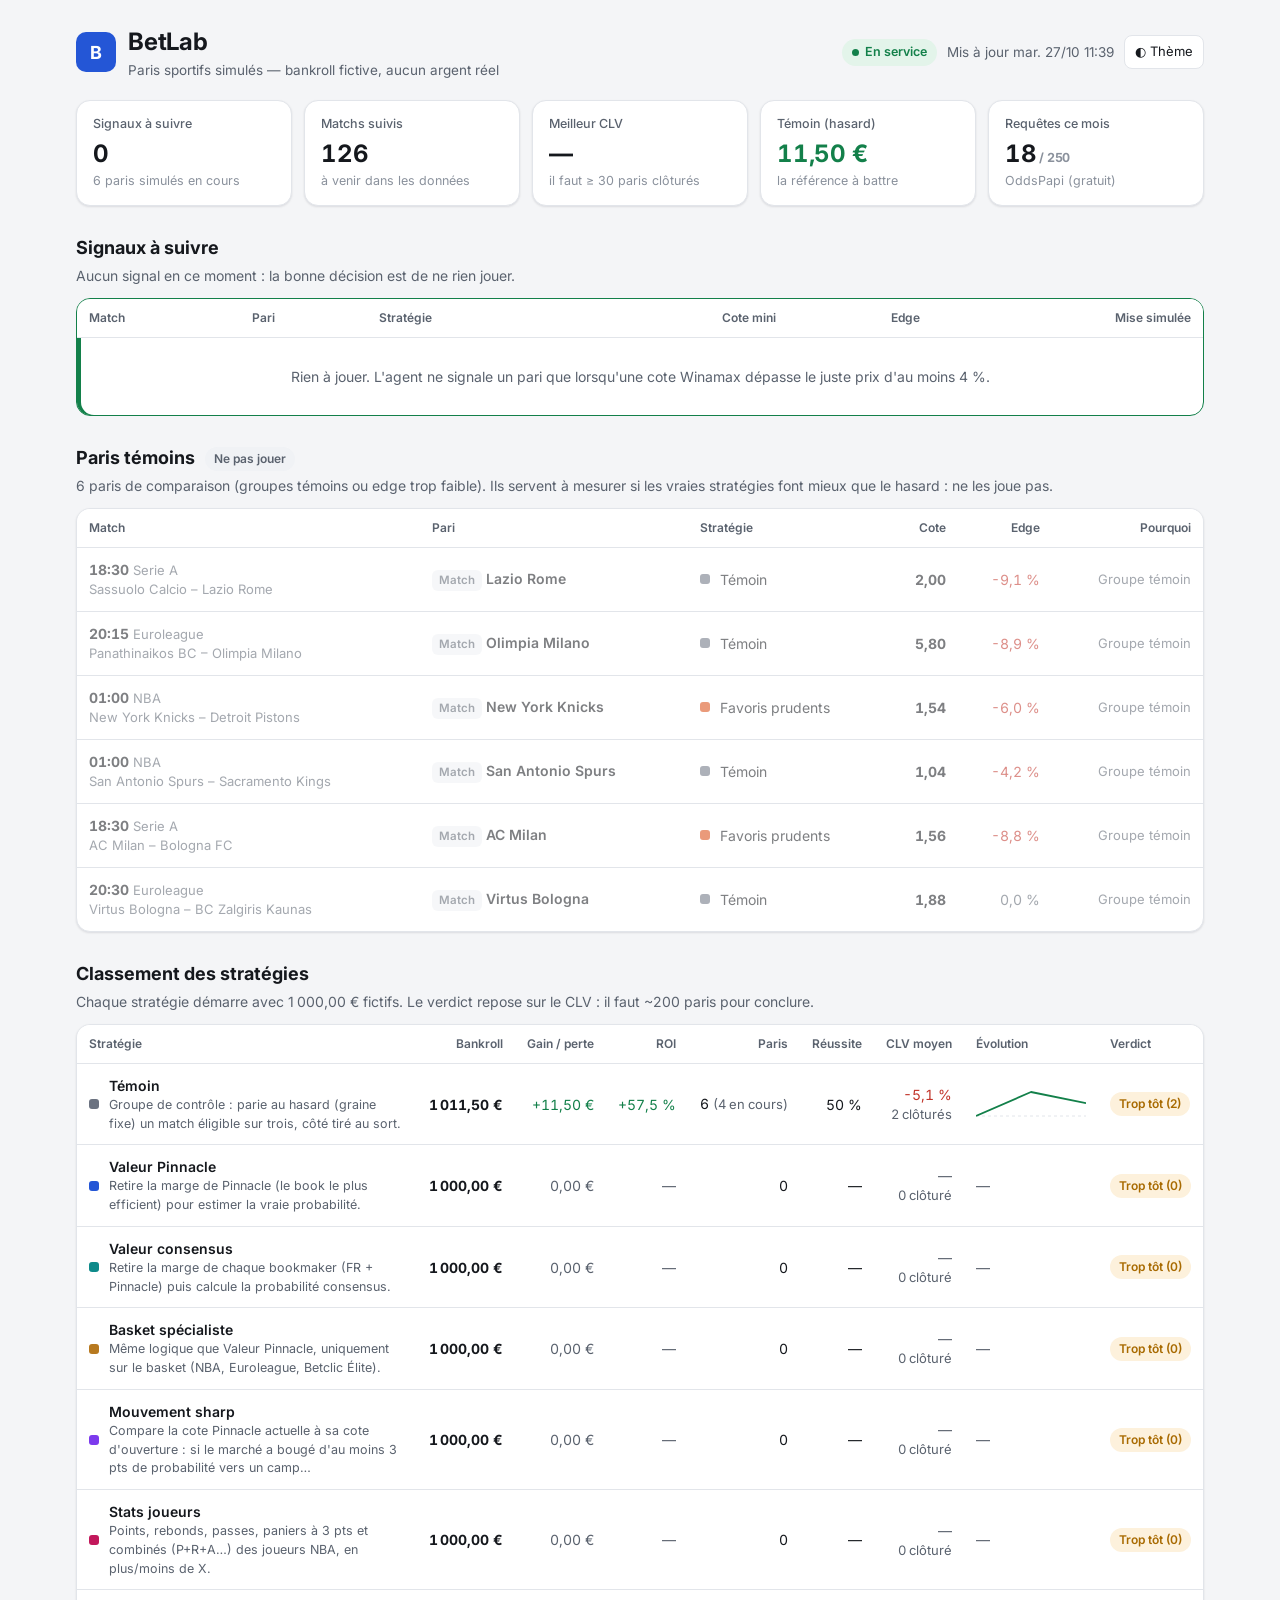
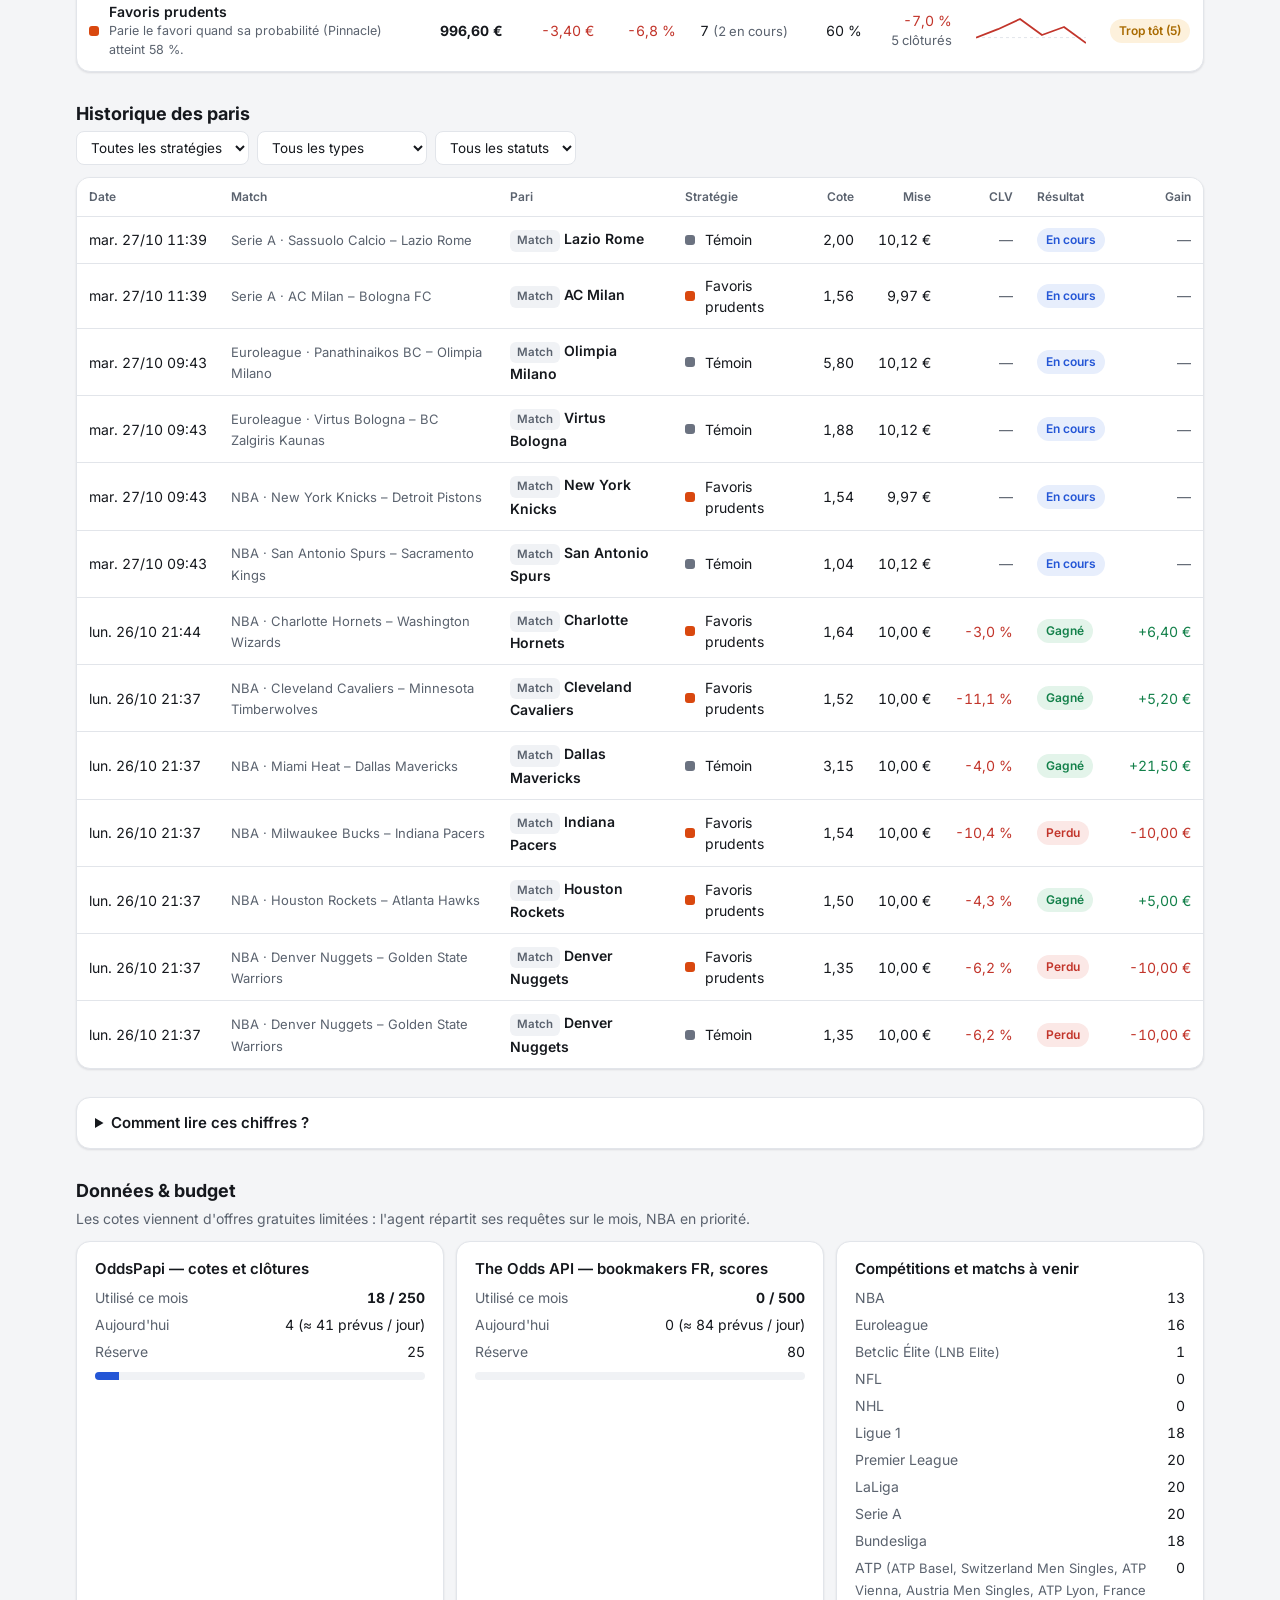
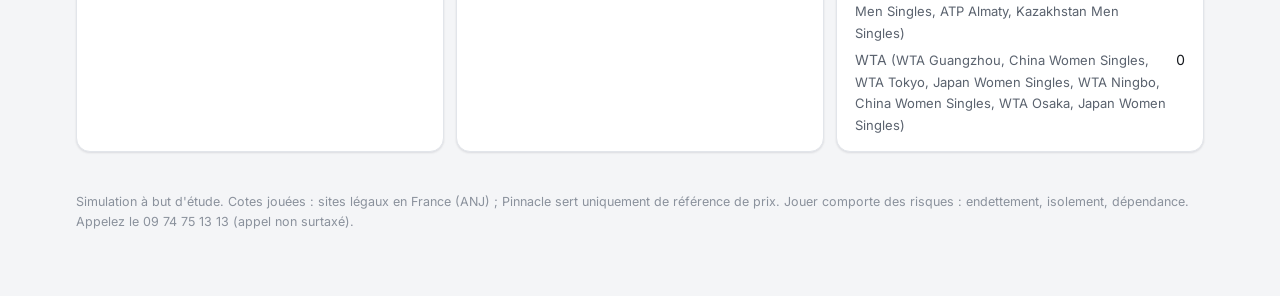
==== commit 31d5a946: "Dashboard : sépare les signaux à suivre des paris témoins Les paris des groupes témoins (Témoin, Fav" ====
--- a/docs/index.html
+++ b/docs/index.html
@@ -78,6 +78,11 @@
   .match{color:var(--muted);font-size:13px}
   .spark{width:110px;height:30px;display:block}
   .empty{padding:28px 16px;text-align:center;color:var(--muted)}
+  .signals{border-color:var(--good);box-shadow:inset 4px 0 0 var(--good)}
+  .muted-tbl tbody tr{opacity:.55}
+  .muted-tbl tbody tr:hover{opacity:.85}
+  .muted-tbl tbody tr td.empty{opacity:1}
+  h2 .chip{vertical-align:middle;margin-left:6px;font-size:12px}
   /* filtres */
   .filters{display:flex;flex-wrap:wrap;gap:8px;margin:0 0 12px}
   .filters select{font:inherit;font-size:13.5px;padding:7px 10px;border-radius:8px;border:1px solid var(--line);background:var(--card);color:var(--text)}
@@ -116,10 +121,18 @@
   <div class="kpis" id="kpis"></div>
 
   <section>
-    <h2>Paris en cours</h2>
-    <p class="lead" id="open-lead">Paris simulés placés sur des matchs pas encore réglés.</p>
-    <div class="card tbl"><table id="open"><thead><tr>
-      <th>Match</th><th>Pari</th><th>Stratégie</th><th class="r">Cote</th><th class="r">Edge</th><th class="r">Mise</th>
+    <h2>Signaux à suivre</h2>
+    <p class="lead" id="sig-lead">Paris des stratégies de valeur avec un edge d'au moins +4 %. Vérifie que la cote Winamax est toujours au moins aussi haute avant de jouer.</p>
+    <div class="card tbl signals"><table id="signals"><thead><tr>
+      <th>Match</th><th>Pari</th><th>Stratégie</th><th class="r">Cote mini</th><th class="r">Edge</th><th class="r">Mise simulée</th>
+    </tr></thead><tbody></tbody></table></div>
+  </section>
+
+  <section>
+    <h2>Paris témoins <span class="chip void">Ne pas jouer</span></h2>
+    <p class="lead" id="open-lead">Paris simulés qui servent seulement de comparaison : groupes témoins ou edge trop faible.</p>
+    <div class="card tbl muted-tbl"><table id="open"><thead><tr>
+      <th>Match</th><th>Pari</th><th>Stratégie</th><th class="r">Cote</th><th class="r">Edge</th><th class="r">Pourquoi</th>
     </tr></thead><tbody></tbody></table></div>
   </section>
 
@@ -237,25 +250,35 @@
   const up=Object.values(d.upcoming_events||{}).reduce((a,b)=>a+b,0);
   const B=d.budget||{}, op=B.oddspapi;
   document.getElementById('kpis').innerHTML=[
-    ['Paris en cours', open.length, `${settled} déjà réglés`],
+    ['Signaux à suivre', open.filter(b=>!['control','favorites'].includes(b.strategy)&&b.edge>=0.04-1e-9).length, `${open.length} paris simulés en cours`],
     ['Matchs suivis', up, 'à venir dans les données'],
     ['Meilleur CLV', best?`<span class="${tone(best.clv)}">${pct(best.clv)}</span>`:'—', best?esc(best.label):'il faut ≥ 30 paris clôturés'],
     ['Témoin (hasard)', ctrl?`<span class="${tone(ctrl.pnl)}">${eur(ctrl.pnl)}</span>`:'—', 'la référence à battre'],
     ['Requêtes ce mois', op?`${op.used}<span class="h"> / ${op.quota}</span>`:'—', 'OddsPapi (gratuit)'],
   ].map(([l,v,h])=>`<div class="card kpi"><div class="l">${l}</div><div class="v tnum">${v}</div><div class="h">${h}</div></div>`).join('');
 
-  // paris en cours
-  const ob=document.querySelector('#open tbody');
+  // paris en cours : signaux à suivre / témoins
+  const CONTROLS=new Set(['control','favorites']), MIN_EDGE=0.04;
   const openSorted=[...open].sort((a,b)=>(a.start||'').localeCompare(b.start||''));
-  document.getElementById('open-lead').textContent = open.length
-    ? `${open.length} pari${open.length>1?'s':''} simulé${open.length>1?'s':''} en attente du résultat, du plus proche au plus lointain.`
-    : 'Aucun pari en cours.';
-  ob.innerHTML = openSorted.length ? openSorted.map(b=>`<tr>
+  const isSignal=b=>!CONTROLS.has(b.strategy)&&b.edge!=null&&b.edge>=MIN_EDGE-1e-9;
+  const sig=openSorted.filter(isSignal), ctl=openSorted.filter(b=>!isSignal(b));
+  const why=b=>CONTROLS.has(b.strategy)?'Groupe témoin':'Edge < +4 %';
+  const row=(b,last)=>`<tr>
       <td class="nowrap"><b class="tnum">${hour(b.start)}</b> <span class="match">${esc(b.sport_label)}</span><div class="match">${esc(b.match)}</div></td>
       <td>${betCell(b)}</td>
       <td><span class="strat" style="--c:${col(b.strategy)};min-width:0"><span class="dot"></span>${esc(labels[b.strategy]||b.strategy)}</span></td>
-      <td class="r num"><b>${num(b.odds)}</b></td><td class="r num ${tone(b.edge)}">${pct(b.edge)}</td><td class="r num">${eur(b.stake)}</td></tr>`).join('')
-    : `<tr><td colspan="6" class="empty">Aucun pari en cours. L'agent ne parie que lorsqu'une cote ${esc(d.bet_bookmaker)} dépasse le juste prix.</td></tr>`;
+      <td class="r num"><b>${num(b.odds)}</b></td><td class="r num ${tone(b.edge)}">${pct(b.edge)}</td><td class="r ${last[1]||''}">${last[0](b)}</td></tr>`;
+  const plural=(n,w)=>`${n} ${w}${n>1?'s':''}`;
+  document.getElementById('sig-lead').textContent = sig.length
+    ? `${plural(sig.length,'signal')} en cours, du plus proche au plus lointain. Ne joue que si la cote ${d.bet_bookmaker} est toujours au moins égale à la cote mini.`
+    : 'Aucun signal en ce moment : la bonne décision est de ne rien jouer.';
+  document.querySelector('#signals tbody').innerHTML = sig.length ? sig.map(b=>row(b,[b=>eur(b.stake),'num'])).join('')
+    : `<tr><td colspan="6" class="empty">Rien à jouer. L'agent ne signale un pari que lorsqu'une cote ${esc(d.bet_bookmaker)} dépasse le juste prix d'au moins 4 %.</td></tr>`;
+  document.getElementById('open-lead').textContent = ctl.length
+    ? `${plural(ctl.length,'pari')} de comparaison (groupes témoins ou edge trop faible). Ils servent à mesurer si les vraies stratégies font mieux que le hasard : ne les joue pas.`
+    : 'Aucun pari témoin en cours.';
+  document.querySelector('#open tbody').innerHTML = ctl.length ? ctl.map(b=>row(b,[why,'match'])).join('')
+    : `<tr><td colspan="6" class="empty">Aucun pari témoin en cours.</td></tr>`;
 
   // classement
   const ranked=[...S].sort((a,b)=>b.bankroll-a.bankroll);
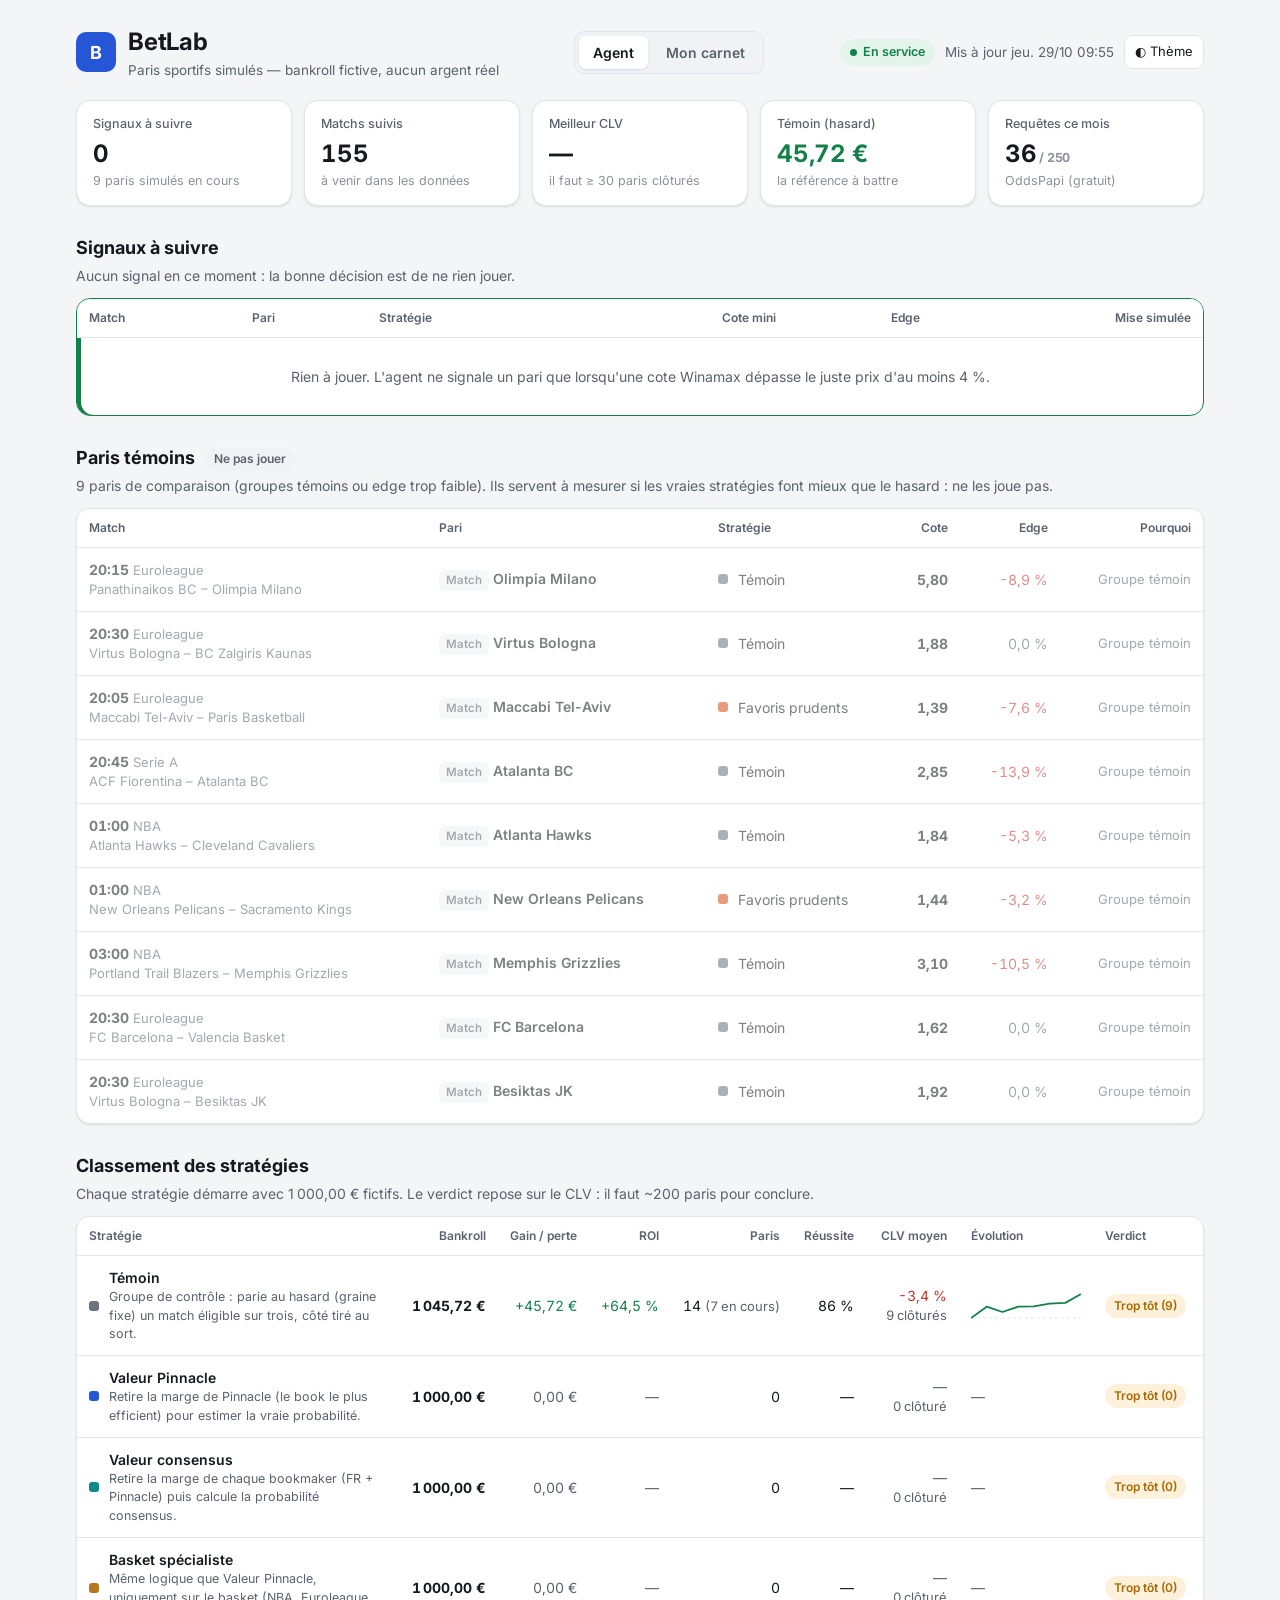
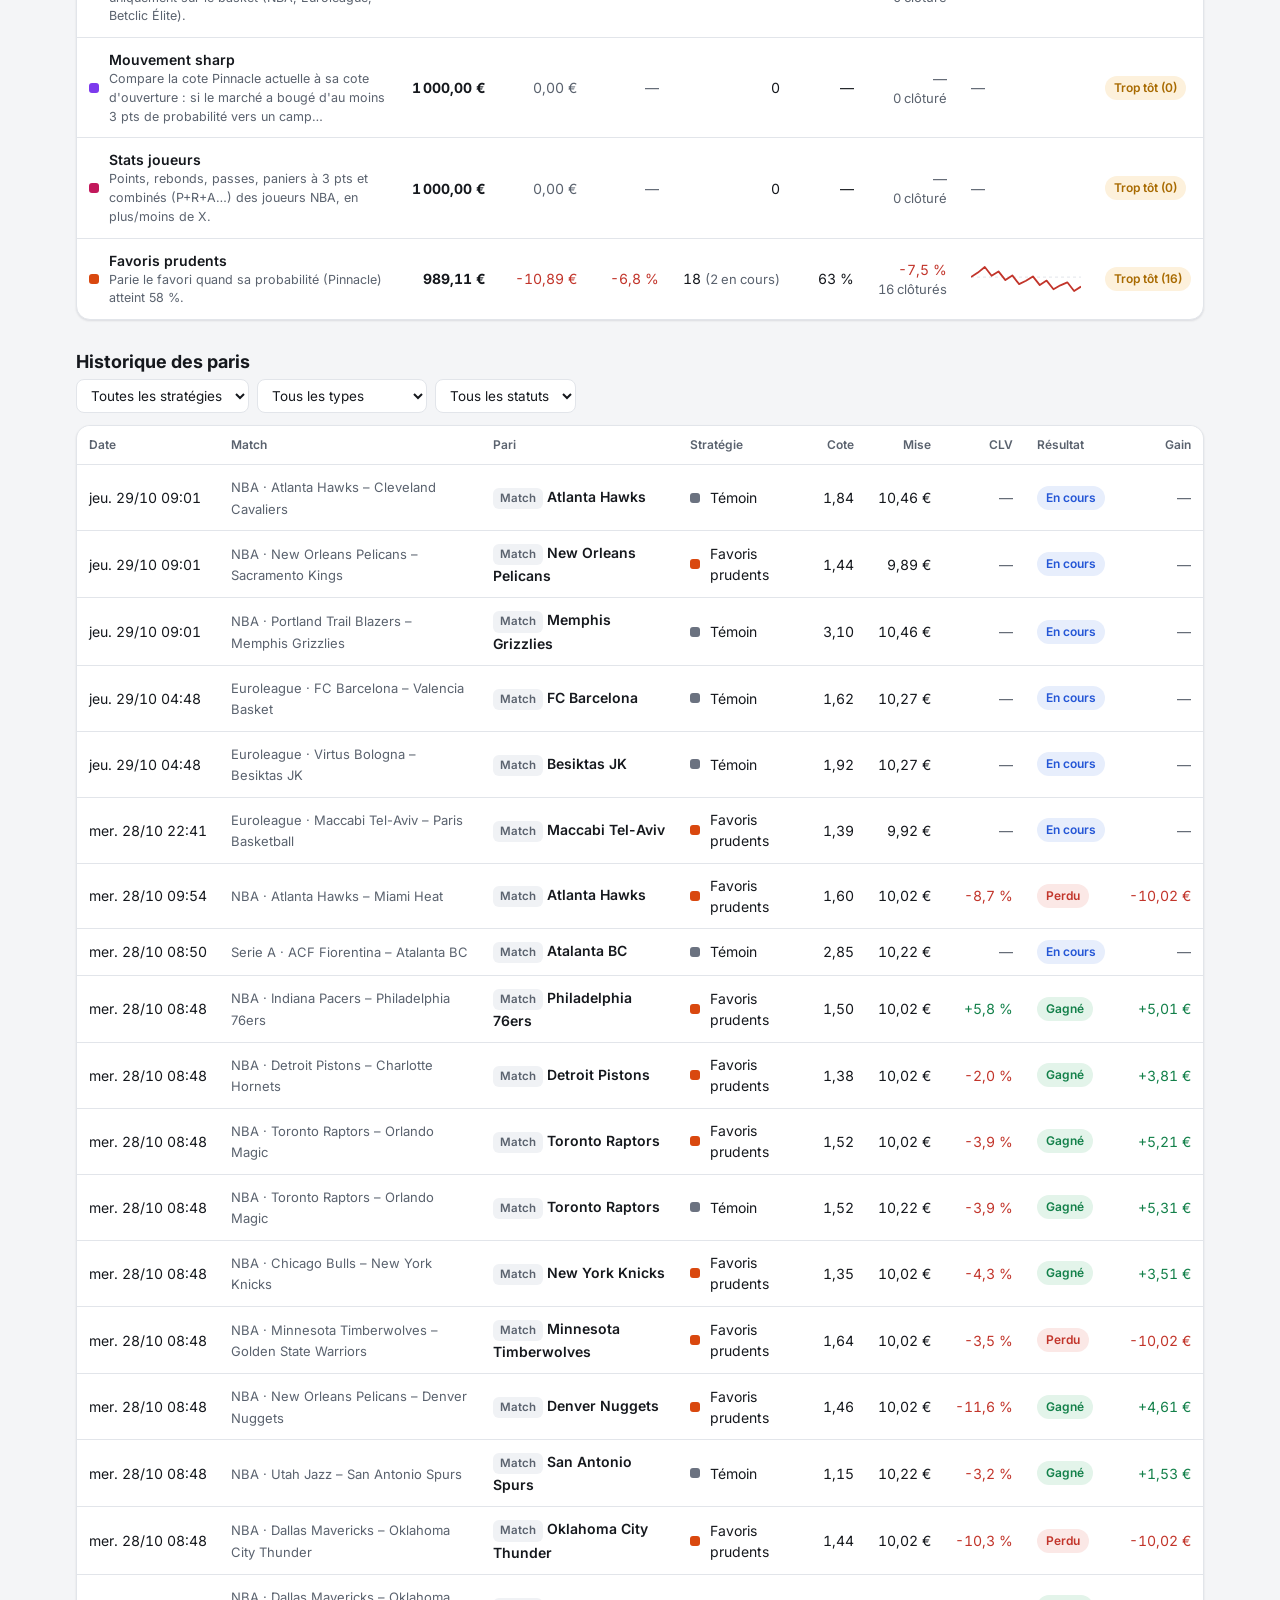
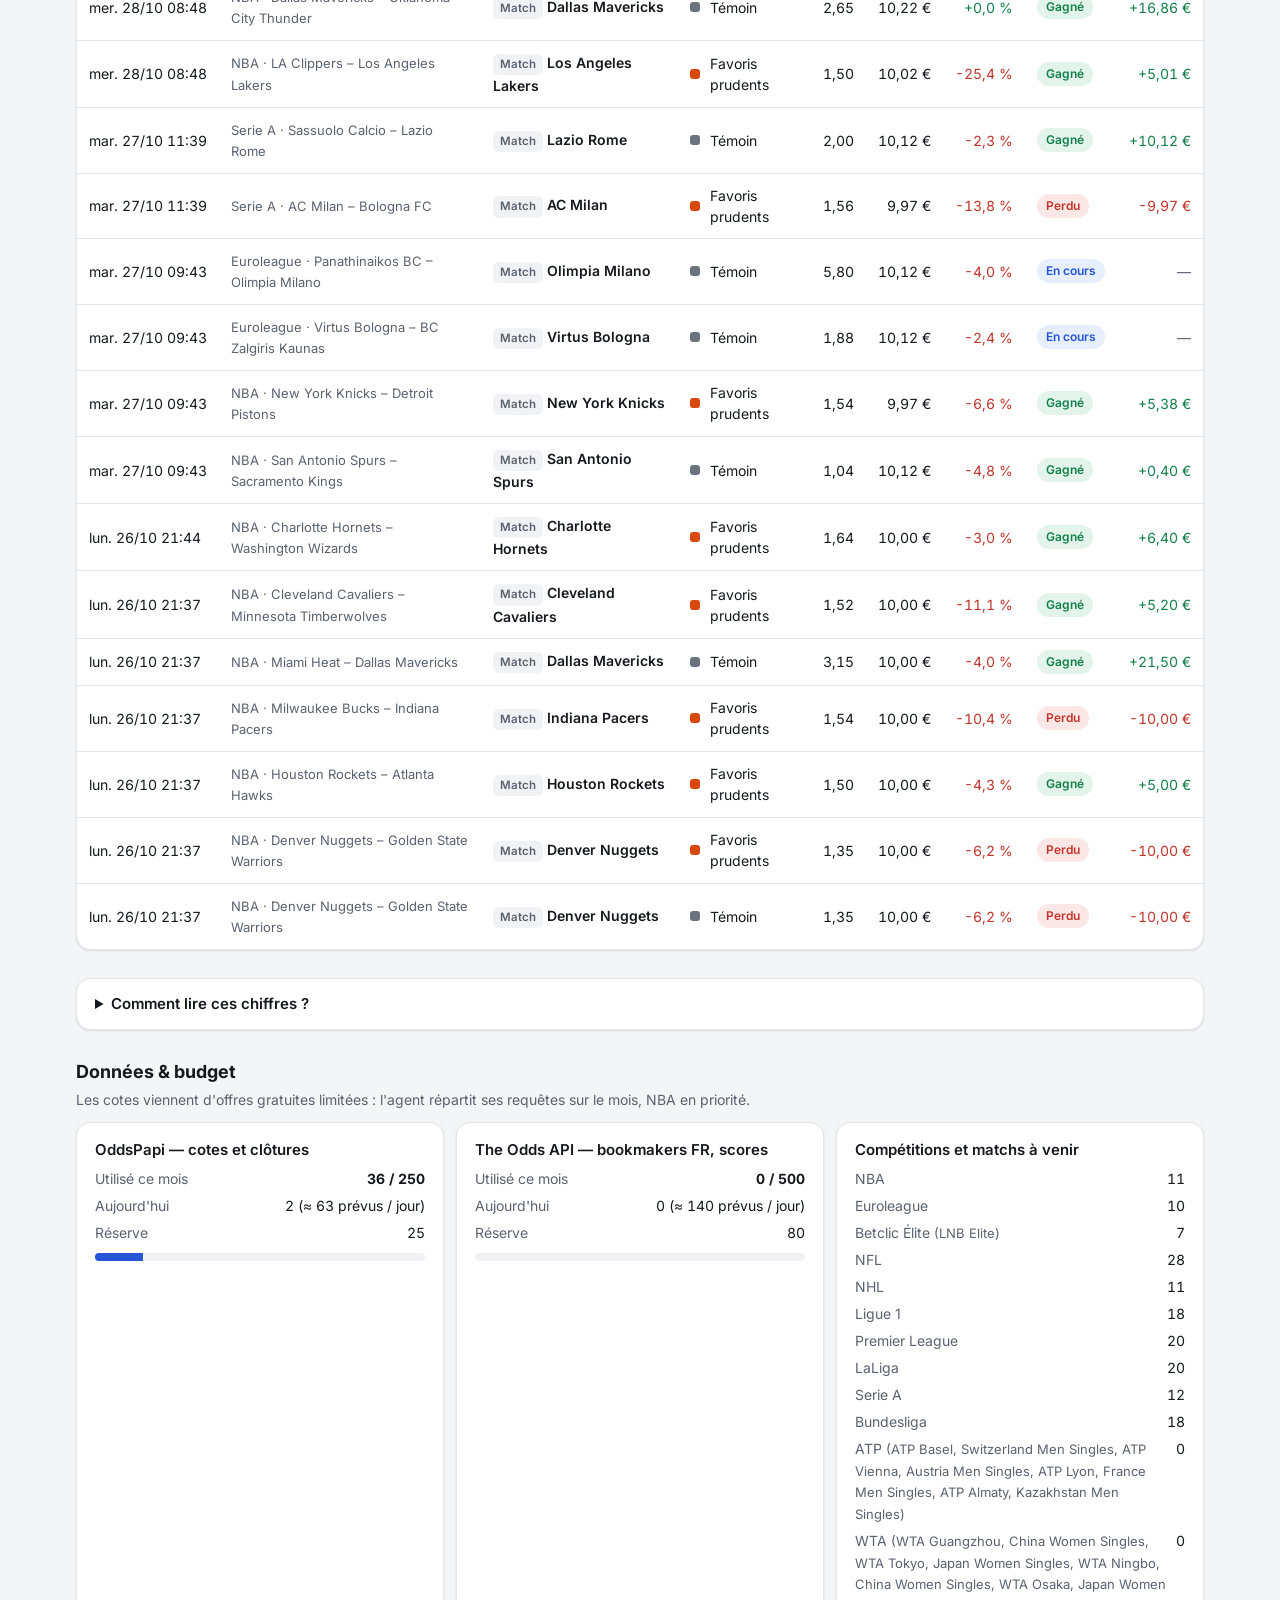
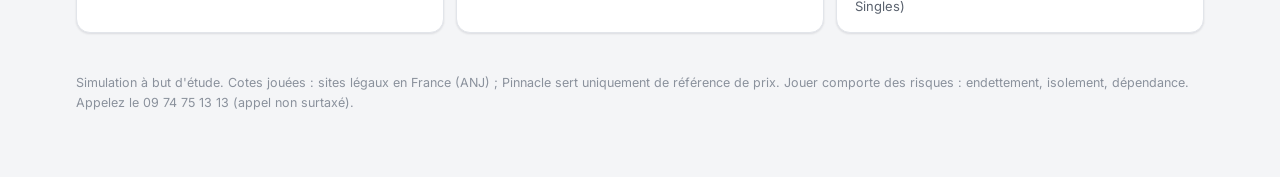
==== commit 1ee795f7: "Ajoute l'onglet « Mon carnet » pour suivre ses propres paris Classement Safe / Moyen / Risqué façon " ====
--- a/docs/index.html
+++ b/docs/index.html
@@ -7,99 +7,7 @@
 <meta name="description" content="Agent de paris sportifs simulés : stratégies sur bankroll fictive, CLV contre Pinnacle. Aucun argent réel.">
 <link rel="preconnect" href="https://fonts.googleapis.com">
 <link href="https://fonts.googleapis.com/css2?family=Inter:wght@400;500;600;700&display=swap" rel="stylesheet">
-<style>
-  :root{
-    --bg:#f4f5f7; --card:#ffffff; --soft:#f0f2f5; --line:#e2e5ea; --text:#15181d; --muted:#5a626e; --dim:#8a919c;
-    --accent:#2456d6; --accent-soft:#e7eefc;
-    --good:#13804a; --good-soft:#e3f4ea; --bad:#c2352b; --bad-soft:#fbe8e6; --warn:#a86a00; --warn-soft:#fdf1dc;
-    --s1:#2456d6; --s2:#0e8a8a; --s3:#d9480f; --s4:#b7791f; --s5:#7c3aed; --s6:#6b7280; --s7:#c2185b;
-    --shadow:0 1px 2px rgba(16,24,40,.06),0 1px 3px rgba(16,24,40,.05);
-  }
-  @media (prefers-color-scheme:dark){:root:not([data-theme="light"]){
-    --bg:#0e1116; --card:#161a21; --soft:#1c212a; --line:#2a303b; --text:#eef1f5; --muted:#a6aebb; --dim:#7a8291;
-    --accent:#7aa7ff; --accent-soft:#1c2a47;
-    --good:#4cc38a; --good-soft:#14301f; --bad:#ff8277; --bad-soft:#3a1b19; --warn:#f0b849; --warn-soft:#3a2c10;
-    --s1:#7aa7ff; --s2:#3cc6c6; --s3:#ff8a50; --s4:#f0b849; --s5:#b393ff; --s6:#9aa3b0; --s7:#f06ba8;
-    --shadow:none;
-  }}
-  :root[data-theme="dark"]{
-    --bg:#0e1116; --card:#161a21; --soft:#1c212a; --line:#2a303b; --text:#eef1f5; --muted:#a6aebb; --dim:#7a8291;
-    --accent:#7aa7ff; --accent-soft:#1c2a47;
-    --good:#4cc38a; --good-soft:#14301f; --bad:#ff8277; --bad-soft:#3a1b19; --warn:#f0b849; --warn-soft:#3a2c10;
-    --s1:#7aa7ff; --s2:#3cc6c6; --s3:#ff8a50; --s4:#f0b849; --s5:#b393ff; --s6:#9aa3b0; --s7:#f06ba8;
-    --shadow:none;
-  }
-  *{box-sizing:border-box}
-  html{background:var(--bg)}
-  body{margin:0;font-family:Inter,system-ui,-apple-system,"Segoe UI",sans-serif;font-size:15px;line-height:1.5;color:var(--text);background:var(--bg);-webkit-font-smoothing:antialiased}
-  .num,.tnum{font-variant-numeric:tabular-nums}
-  .wrap{max-width:1160px;margin:0 auto;padding:24px 16px 64px}
-  /* en-tête */
-  header{display:flex;flex-wrap:wrap;align-items:center;justify-content:space-between;gap:12px;margin-bottom:20px}
-  .brand{display:flex;align-items:center;gap:12px}
-  .logo{width:40px;height:40px;border-radius:10px;background:var(--accent);color:#fff;display:grid;place-items:center;font-weight:700;font-size:18px}
-  h1{margin:0;font-size:24px;font-weight:700;letter-spacing:-.01em}
-  .sub{color:var(--muted);font-size:13.5px}
-  .right{display:flex;align-items:center;gap:10px;flex-wrap:wrap}
-  .badge{display:inline-flex;align-items:center;gap:6px;padding:4px 10px;border-radius:999px;font-size:12.5px;font-weight:600;background:var(--soft);color:var(--muted)}
-  .badge.live{background:var(--good-soft);color:var(--good)} .badge.live::before{content:"";width:7px;height:7px;border-radius:50%;background:currentColor}
-  .badge.demo{background:var(--warn-soft);color:var(--warn)}
-  .themebtn{border:1px solid var(--line);background:var(--card);color:var(--text);border-radius:8px;padding:6px 10px;font:inherit;font-size:13px;cursor:pointer}
-  /* blocs */
-  .card{background:var(--card);border:1px solid var(--line);border-radius:14px;box-shadow:var(--shadow)}
-  section{margin-top:28px}
-  h2{font-size:18px;font-weight:700;margin:0 0 4px}
-  .lead{color:var(--muted);font-size:14px;margin:0 0 12px}
-  .kpis{display:grid;grid-template-columns:repeat(auto-fit,minmax(170px,1fr));gap:12px}
-  .kpi{padding:14px 16px}
-  .kpi .l{font-size:12.5px;color:var(--muted);font-weight:500}
-  .kpi .v{font-size:24px;font-weight:700;margin-top:2px;letter-spacing:-.01em}
-  .kpi .h{font-size:12.5px;color:var(--dim)}
-  .good{color:var(--good)} .bad{color:var(--bad)} .flat{color:var(--muted)}
-  /* tableaux */
-  .tbl{overflow-x:auto}
-  table{width:100%;border-collapse:collapse;font-size:14px}
-  th{font-size:12px;font-weight:600;color:var(--muted);text-align:left;padding:10px 12px;border-bottom:1px solid var(--line);white-space:nowrap;background:var(--card);position:sticky;top:0}
-  td{padding:11px 12px;border-bottom:1px solid var(--line);vertical-align:middle}
-  tr:last-child td{border-bottom:0}
-  th.r,td.r{text-align:right;white-space:nowrap}
-  td.nowrap{white-space:nowrap}
-  .strat{display:flex;align-items:center;gap:10px;min-width:220px}
-  .dot{width:10px;height:10px;border-radius:3px;flex:none;background:var(--c)}
-  .sname{font-weight:600}
-  .sdesc{font-size:12.5px;color:var(--muted);max-width:420px}
-  .chip{display:inline-block;padding:3px 9px;border-radius:999px;font-size:12px;font-weight:600;white-space:nowrap}
-  .chip.good{background:var(--good-soft);color:var(--good)} .chip.bad{background:var(--bad-soft);color:var(--bad)}
-  .chip.wait{background:var(--warn-soft);color:var(--warn)} .chip.open{background:var(--accent-soft);color:var(--accent)}
-  .chip.void{background:var(--soft);color:var(--muted)}
-  .tag{display:inline-block;font-size:11.5px;font-weight:600;padding:2px 7px;border-radius:6px;background:var(--soft);color:var(--muted)}
-  .tag.prop{background:var(--accent-soft);color:var(--accent)}
-  .sel{font-weight:600}
-  .match{color:var(--muted);font-size:13px}
-  .spark{width:110px;height:30px;display:block}
-  .empty{padding:28px 16px;text-align:center;color:var(--muted)}
-  .signals{border-color:var(--good);box-shadow:inset 4px 0 0 var(--good)}
-  .muted-tbl tbody tr{opacity:.55}
-  .muted-tbl tbody tr:hover{opacity:.85}
-  .muted-tbl tbody tr td.empty{opacity:1}
-  h2 .chip{vertical-align:middle;margin-left:6px;font-size:12px}
-  /* filtres */
-  .filters{display:flex;flex-wrap:wrap;gap:8px;margin:0 0 12px}
-  .filters select{font:inherit;font-size:13.5px;padding:7px 10px;border-radius:8px;border:1px solid var(--line);background:var(--card);color:var(--text)}
-  /* explications */
-  details{padding:14px 18px}
-  details summary{cursor:pointer;font-weight:600}
-  details p{color:var(--muted);margin:10px 0 0;font-size:14px}
-  details b{color:var(--text)}
-  .two{display:grid;grid-template-columns:repeat(auto-fit,minmax(300px,1fr));gap:12px}
-  .pad{padding:16px 18px}
-  .bar{height:8px;border-radius:4px;background:var(--soft);overflow:hidden;margin-top:10px}
-  .bar i{display:block;height:100%;background:var(--accent)}
-  .row{display:flex;justify-content:space-between;gap:10px;font-size:14px;margin-top:6px}
-  .row span:first-child{color:var(--muted)}
-  footer{margin-top:40px;color:var(--dim);font-size:12.5px;line-height:1.6}
-  @media (max-width:640px){ h1{font-size:20px} .kpi .v{font-size:20px} .hide-sm{display:none} }
-</style>
+<link rel="stylesheet" href="base.css">
 </head>
 <body>
 <div class="wrap">
@@ -111,6 +19,7 @@
         <div class="sub">Paris sportifs simulés — bankroll fictive, aucun argent réel</div>
       </div>
     </div>
+    <nav class="tabs" aria-label="Onglets"><a href="./" aria-current="page">Agent</a><a href="carnet.html">Mon carnet</a></nav>
     <div class="right">
       <span id="badge" class="badge">chargement…</span>
       <span class="sub" id="updated"></span>
--- a/docs/base.css
+++ b/docs/base.css
@@ -0,0 +1,96 @@
+:root{
+  --bg:#f4f5f7; --card:#ffffff; --soft:#f0f2f5; --line:#e2e5ea; --text:#15181d; --muted:#5a626e; --dim:#8a919c;
+  --accent:#2456d6; --accent-soft:#e7eefc;
+  --good:#13804a; --good-soft:#e3f4ea; --bad:#c2352b; --bad-soft:#fbe8e6; --warn:#a86a00; --warn-soft:#fdf1dc;
+  --s1:#2456d6; --s2:#0e8a8a; --s3:#d9480f; --s4:#b7791f; --s5:#7c3aed; --s6:#6b7280; --s7:#c2185b;
+  --shadow:0 1px 2px rgba(16,24,40,.06),0 1px 3px rgba(16,24,40,.05);
+}
+@media (prefers-color-scheme:dark){:root:not([data-theme="light"]){
+  --bg:#0e1116; --card:#161a21; --soft:#1c212a; --line:#2a303b; --text:#eef1f5; --muted:#a6aebb; --dim:#7a8291;
+  --accent:#7aa7ff; --accent-soft:#1c2a47;
+  --good:#4cc38a; --good-soft:#14301f; --bad:#ff8277; --bad-soft:#3a1b19; --warn:#f0b849; --warn-soft:#3a2c10;
+  --s1:#7aa7ff; --s2:#3cc6c6; --s3:#ff8a50; --s4:#f0b849; --s5:#b393ff; --s6:#9aa3b0; --s7:#f06ba8;
+  --shadow:none;
+}}
+:root[data-theme="dark"]{
+  --bg:#0e1116; --card:#161a21; --soft:#1c212a; --line:#2a303b; --text:#eef1f5; --muted:#a6aebb; --dim:#7a8291;
+  --accent:#7aa7ff; --accent-soft:#1c2a47;
+  --good:#4cc38a; --good-soft:#14301f; --bad:#ff8277; --bad-soft:#3a1b19; --warn:#f0b849; --warn-soft:#3a2c10;
+  --s1:#7aa7ff; --s2:#3cc6c6; --s3:#ff8a50; --s4:#f0b849; --s5:#b393ff; --s6:#9aa3b0; --s7:#f06ba8;
+  --shadow:none;
+}
+*{box-sizing:border-box}
+html{background:var(--bg)}
+body{margin:0;font-family:Inter,system-ui,-apple-system,"Segoe UI",sans-serif;font-size:15px;line-height:1.5;color:var(--text);background:var(--bg);-webkit-font-smoothing:antialiased}
+.num,.tnum{font-variant-numeric:tabular-nums}
+.wrap{max-width:1160px;margin:0 auto;padding:24px 16px 64px}
+/* en-tête */
+header{display:flex;flex-wrap:wrap;align-items:center;justify-content:space-between;gap:12px;margin-bottom:20px}
+.brand{display:flex;align-items:center;gap:12px}
+.logo{width:40px;height:40px;border-radius:10px;background:var(--accent);color:#fff;display:grid;place-items:center;font-weight:700;font-size:18px}
+h1{margin:0;font-size:24px;font-weight:700;letter-spacing:-.01em}
+.sub{color:var(--muted);font-size:13.5px}
+.right{display:flex;align-items:center;gap:10px;flex-wrap:wrap}
+.badge{display:inline-flex;align-items:center;gap:6px;padding:4px 10px;border-radius:999px;font-size:12.5px;font-weight:600;background:var(--soft);color:var(--muted)}
+.badge.live{background:var(--good-soft);color:var(--good)} .badge.live::before{content:"";width:7px;height:7px;border-radius:50%;background:currentColor}
+.badge.demo{background:var(--warn-soft);color:var(--warn)}
+.themebtn{border:1px solid var(--line);background:var(--card);color:var(--text);border-radius:8px;padding:6px 10px;font:inherit;font-size:13px;cursor:pointer}
+/* blocs */
+.card{background:var(--card);border:1px solid var(--line);border-radius:14px;box-shadow:var(--shadow)}
+section{margin-top:28px}
+h2{font-size:18px;font-weight:700;margin:0 0 4px}
+.lead{color:var(--muted);font-size:14px;margin:0 0 12px}
+.kpis{display:grid;grid-template-columns:repeat(auto-fit,minmax(170px,1fr));gap:12px}
+.kpi{padding:14px 16px}
+.kpi .l{font-size:12.5px;color:var(--muted);font-weight:500}
+.kpi .v{font-size:24px;font-weight:700;margin-top:2px;letter-spacing:-.01em}
+.kpi .h{font-size:12.5px;color:var(--dim)}
+.good{color:var(--good)} .bad{color:var(--bad)} .flat{color:var(--muted)}
+/* tableaux */
+.tbl{overflow-x:auto}
+table{width:100%;border-collapse:collapse;font-size:14px}
+th{font-size:12px;font-weight:600;color:var(--muted);text-align:left;padding:10px 12px;border-bottom:1px solid var(--line);white-space:nowrap;background:var(--card);position:sticky;top:0}
+td{padding:11px 12px;border-bottom:1px solid var(--line);vertical-align:middle}
+tr:last-child td{border-bottom:0}
+th.r,td.r{text-align:right;white-space:nowrap}
+td.nowrap{white-space:nowrap}
+.strat{display:flex;align-items:center;gap:10px;min-width:220px}
+.dot{width:10px;height:10px;border-radius:3px;flex:none;background:var(--c)}
+.sname{font-weight:600}
+.sdesc{font-size:12.5px;color:var(--muted);max-width:420px}
+.chip{display:inline-block;padding:3px 9px;border-radius:999px;font-size:12px;font-weight:600;white-space:nowrap}
+.chip.good{background:var(--good-soft);color:var(--good)} .chip.bad{background:var(--bad-soft);color:var(--bad)}
+.chip.wait{background:var(--warn-soft);color:var(--warn)} .chip.open{background:var(--accent-soft);color:var(--accent)}
+.chip.void{background:var(--soft);color:var(--muted)}
+.tag{display:inline-block;font-size:11.5px;font-weight:600;padding:2px 7px;border-radius:6px;background:var(--soft);color:var(--muted)}
+.tag.prop{background:var(--accent-soft);color:var(--accent)}
+.sel{font-weight:600}
+.match{color:var(--muted);font-size:13px}
+.spark{width:110px;height:30px;display:block}
+.empty{padding:28px 16px;text-align:center;color:var(--muted)}
+.signals{border-color:var(--good);box-shadow:inset 4px 0 0 var(--good)}
+.muted-tbl tbody tr{opacity:.55}
+.muted-tbl tbody tr:hover{opacity:.85}
+.muted-tbl tbody tr td.empty{opacity:1}
+h2 .chip{vertical-align:middle;margin-left:6px;font-size:12px}
+/* filtres */
+.filters{display:flex;flex-wrap:wrap;gap:8px;margin:0 0 12px}
+.filters select{font:inherit;font-size:13.5px;padding:7px 10px;border-radius:8px;border:1px solid var(--line);background:var(--card);color:var(--text)}
+/* explications */
+details{padding:14px 18px}
+details summary{cursor:pointer;font-weight:600}
+details p{color:var(--muted);margin:10px 0 0;font-size:14px}
+details b{color:var(--text)}
+.two{display:grid;grid-template-columns:repeat(auto-fit,minmax(300px,1fr));gap:12px}
+.pad{padding:16px 18px}
+.bar{height:8px;border-radius:4px;background:var(--soft);overflow:hidden;margin-top:10px}
+.bar i{display:block;height:100%;background:var(--accent)}
+.row{display:flex;justify-content:space-between;gap:10px;font-size:14px;margin-top:6px}
+.row span:first-child{color:var(--muted)}
+/* onglets */
+.tabs{display:flex;gap:4px;padding:4px;border-radius:10px;background:var(--soft);border:1px solid var(--line)}
+.tabs a{padding:6px 14px;border-radius:7px;color:var(--muted);text-decoration:none;font-weight:600;font-size:14px}
+.tabs a:hover{color:var(--text)}
+.tabs a[aria-current="page"]{background:var(--card);color:var(--text);box-shadow:var(--shadow)}
+footer{margin-top:40px;color:var(--dim);font-size:12.5px;line-height:1.6}
+@media (max-width:640px){ h1{font-size:20px} .kpi .v{font-size:20px} .hide-sm{display:none} }
